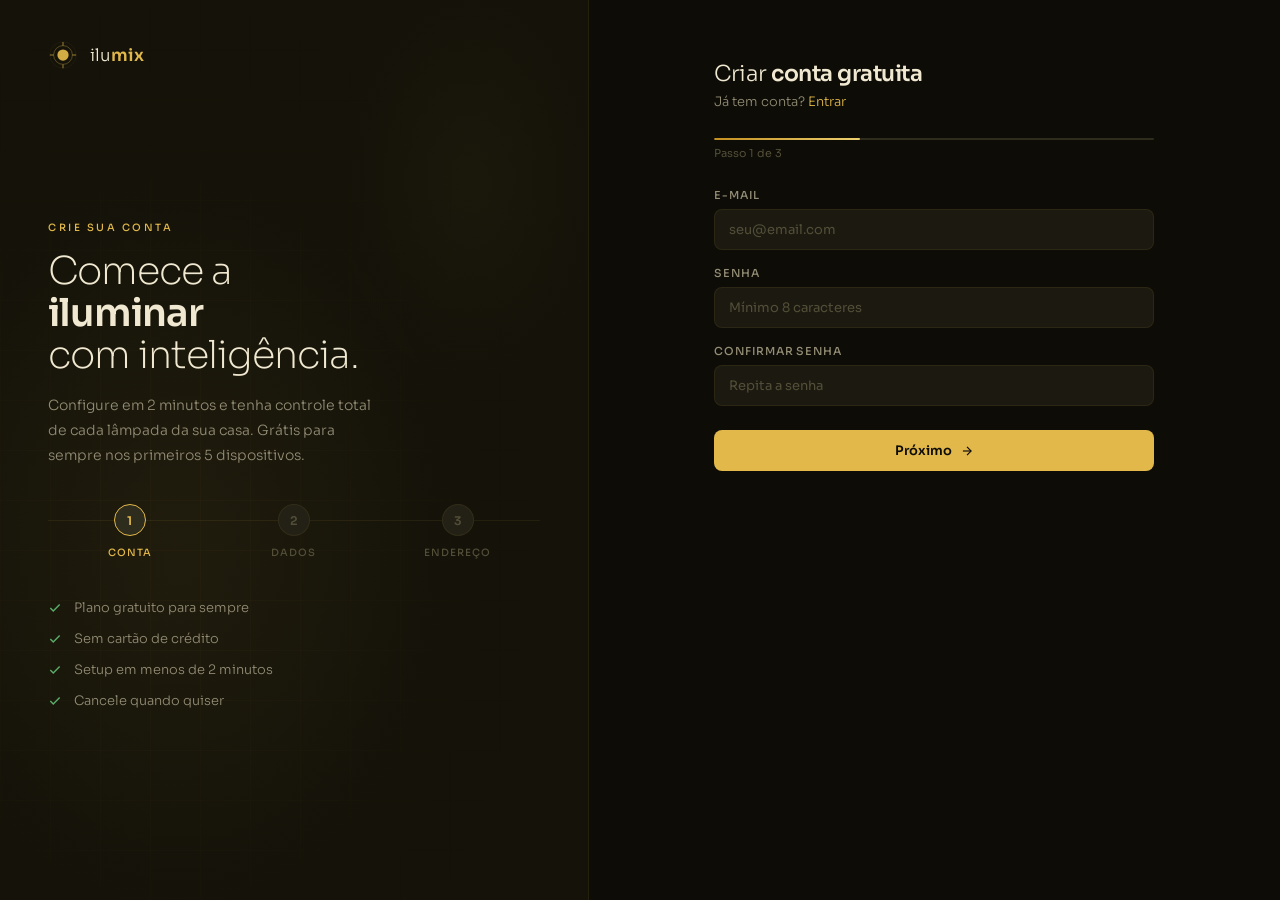
==== cadastro.html @ d5870853 "Add files via upload" ====
<!DOCTYPE html>
<html lang="pt-BR">
<head>
  <meta charset="UTF-8">
  <meta name="viewport" content="width=device-width, initial-scale=1.0">
  <meta name="theme-color" content="#0D0C07">
  <title>Criar Conta — ilumix</title>
  <link rel="preconnect" href="https://fonts.googleapis.com">
  <link rel="preconnect" href="https://fonts.gstatic.com" crossorigin>
  <link href="https://fonts.googleapis.com/css2?family=Sora:wght@200;300;400;500;600&display=swap" rel="stylesheet">
  <style>
    :root {
      --amber:      #E2B84A;
      --amber-warm: #D4A832;
      --amber-deep: #C49020;
      --amber-soft: #EDD070;
      --amber-dim:  rgba(226,184,74,0.10);
      --amber-glow: rgba(226,184,74,0.30);
      --linen:      #F0E8D0;
      --dark-0:     #0D0C07;
      --dark-1:     #141209;
      --dark-2:     #1C1A10;
      --dark-3:     #232115;
      --dark-4:     #2E2C1C;
      --dark-5:     #3A3822;
      --text-hi:    #F0E8D0;
      --text-mid:   #948E76;
      --text-lo:    #524E38;
      --border:     rgba(226,184,74,0.08);
      --border-h:   rgba(226,184,74,0.22);
      --border-act: rgba(226,184,74,0.40);
      --red:        #B56060;
      --green:      #5BAD6A;
      --font: 'Sora', system-ui, sans-serif;
      --ease: 0.18s ease;
    }
    *, *::before, *::after { box-sizing: border-box; margin:0; padding:0; }
    html, body { min-height:100%; }
    body { font-family:var(--font); background:var(--dark-0); color:var(--text-hi); display:flex; -webkit-font-smoothing:antialiased; overflow-x:hidden; }
    a { text-decoration:none; color:inherit; }
    ::-webkit-scrollbar { width:3px; } ::-webkit-scrollbar-thumb { background:rgba(226,184,74,0.18); border-radius:2px; }

    /* ── LEFT PANEL ── */
    .panel-left {
      width: 46%;
      background: var(--dark-1);
      border-right: 1px solid var(--border);
      display: flex; flex-direction: column;
      padding: 40px 48px;
      position: sticky; top: 0; height: 100vh;
      overflow: hidden;
    }
    .panel-bg { position:absolute; inset:0; pointer-events:none; background: radial-gradient(ellipse 70% 60% at 30% 60%, rgba(226,184,74,0.06), transparent 70%), radial-gradient(ellipse 40% 40% at 80% 20%, rgba(226,184,74,0.03), transparent 60%); }
    .panel-grid { position:absolute;inset:0;pointer-events:none;background-image:linear-gradient(rgba(226,184,74,0.025) 1px,transparent 1px),linear-gradient(90deg,rgba(226,184,74,0.025) 1px,transparent 1px);background-size:50px 50px;mask-image:radial-gradient(ellipse 80% 80% at 30% 60%,black 20%,transparent 80%); }

    .panel-logo { display:flex; align-items:center; gap:12px; position:relative; z-index:1; margin-bottom:auto; }
    .panel-logo a { display:flex; align-items:center; gap:12px; }
    .panel-logo svg { width:30px; height:30px; }
    .panel-logo-text { font-size:17px; font-weight:300; color:var(--text-hi); }
    .panel-logo-text b { font-weight:600; color:var(--amber); }

    .panel-content { flex:1; display:flex; flex-direction:column; justify-content:center; padding:40px 0; position:relative; z-index:1; }
    .panel-eyebrow { font-size:10px;font-weight:500;letter-spacing:2.5px;text-transform:uppercase;color:var(--amber);margin-bottom:16px; }
    .panel-h1 { font-size:clamp(26px,3vw,42px);font-weight:200;letter-spacing:-1px;line-height:1.1;color:var(--text-hi);margin-bottom:16px; }
    .panel-h1 b { font-weight:600; }
    .panel-body { font-size:14px;font-weight:300;color:var(--text-mid);line-height:1.8;margin-bottom:36px;max-width:340px; }

    /* Steps indicator */
    .steps { display:flex; gap:0; position:relative; }
    .steps::before { content:''; position:absolute; top:16px; left:0; right:0; height:1px; background:var(--border); z-index:0; }
    .step-item { flex:1; display:flex; flex-direction:column; align-items:center; gap:10px; position:relative; z-index:1; }
    .step-num { width:32px; height:32px; border-radius:50%; background:var(--dark-3); border:1px solid var(--border); display:flex; align-items:center;justify-content:center; font-size:12px; font-weight:600; color:var(--text-lo); transition:all 0.3s; }
    .step-num.done { background:var(--amber); border-color:var(--amber); color:var(--dark-0); }
    .step-num.active { background:var(--dark-4); border-color:var(--amber); color:var(--amber); }
    .step-label { font-size:10px; font-weight:500; letter-spacing:1px; text-transform:uppercase; color:var(--text-lo); text-align:center; transition:color 0.3s; }
    .step-label.active { color:var(--amber); }
    .step-label.done  { color:var(--text-mid); }

    .panel-benefits { margin-top:40px; display:flex; flex-direction:column; gap:14px; }
    .benefit { display:flex; align-items:center; gap:12px; font-size:13px; font-weight:300; color:var(--text-mid); }
    .benefit svg { width:14px; height:14px; color:var(--green); flex-shrink:0; }

    /* ── RIGHT PANEL ── */
    .panel-right { flex:1; display:flex; align-items:flex-start; justify-content:center; padding:40px 48px; overflow-y:auto; min-height:100vh; }
    .form-wrap { width:100%; max-width:440px; padding:20px 0; }

    .form-header { margin-bottom:28px; }
    .form-title { font-size:22px; font-weight:300; color:var(--text-hi); letter-spacing:-0.5px; margin-bottom:6px; }
    .form-title b { font-weight:600; }
    .form-sub { font-size:13px; font-weight:300; color:var(--text-mid); }
    .form-sub a { color:var(--amber); }

    /* Step panels */
    .step-panel { display:none; }
    .step-panel.is-active { display:block; animation:fadeIn 0.3s ease; }
    @keyframes fadeIn { from{opacity:0;transform:translateY(8px)} to{opacity:1;transform:translateY(0)} }

    /* Fields */
    .field { margin-bottom:16px; }
    .field label { display:block; font-size:11px; font-weight:500; letter-spacing:0.8px; color:var(--text-mid); margin-bottom:7px; text-transform:uppercase; }
    .field-row { display:grid; grid-template-columns:1fr 1fr; gap:12px; }
    .field-input-wrap { position:relative; }
    .field input, .field select {
      width:100%; background:var(--dark-2); border:1px solid var(--border);
      border-radius:8px; padding:11px 14px;
      color:var(--text-hi); font-size:13px; font-family:var(--font);
      transition:border-color var(--ease), background var(--ease);
      appearance:none;
    }
    .field input::placeholder, .field select::placeholder { color:var(--text-lo); }
    .field input:focus, .field select:focus { border-color:var(--border-act); background:var(--dark-3); outline:none; }
    .field input.is-error, .field select.is-error { border-color:var(--red); }
    .field input.is-ok { border-color:rgba(91,173,106,0.5); }
    .field input[disabled] { opacity:0.5; cursor:not-allowed; }
    .field-error { font-size:11px; color:var(--red); margin-top:4px; display:none; }
    .field-error.is-visible { display:block; }
    .field-hint  { font-size:11px; color:var(--text-lo); margin-top:4px; }

    /* CEP loading indicator */
    .field-cep-status { display:flex; align-items:center; gap:6px; font-size:11px; color:var(--text-mid); margin-top:5px; display:none; }
    .field-cep-status.is-visible { display:flex; }

    /* Address block (shown after CEP) */
    .address-block { background:var(--dark-3); border:1px solid var(--border); border-radius:8px; padding:14px; margin-top:14px; display:none; }
    .address-block.is-visible { display:block; animation:fadeIn 0.3s ease; }
    .address-block-title { font-size:10px;font-weight:500;letter-spacing:1.5px;text-transform:uppercase;color:var(--text-mid);margin-bottom:12px;display:flex;align-items:center;gap:6px; }
    .address-block-title svg { width:12px;height:12px;color:var(--green); }
    .addr-row { display:flex; align-items:center; gap:8px; margin-bottom:8px; font-size:13px; color:var(--text-mid); }
    .addr-row:last-child { margin-bottom:0; }
    .addr-key { min-width:70px; font-size:11px; font-weight:500; letter-spacing:0.5px; color:var(--text-lo); }
    .addr-val { color:var(--text-hi); font-weight:400; }

    /* Password strength */
    .pw-strength { margin-top:8px; display:none; }
    .pw-strength.is-visible { display:block; }
    .pw-strength-bar { height:3px; background:var(--dark-4); border-radius:2px; overflow:hidden; margin-bottom:5px; }
    .pw-strength-fill { height:100%; border-radius:2px; transition:width 0.3s, background 0.3s; }
    .pw-strength-label { font-size:11px; }

    /* Terms */
    .terms-check { display:flex; align-items:flex-start; gap:10px; margin-bottom:18px; cursor:pointer; }
    .terms-check input { width:16px; height:16px; accent-color:var(--amber); flex-shrink:0; margin-top:1px; cursor:pointer; }
    .terms-check span { font-size:12px; font-weight:300; color:var(--text-mid); line-height:1.6; }
    .terms-check a { color:var(--amber); }

    /* Nav buttons */
    .form-nav { display:flex; gap:12px; margin-top:24px; }
    .btn-back { flex:1; padding:12px; background:var(--dark-3); border:1px solid var(--border); border-radius:8px; font-size:13px; font-weight:500; color:var(--text-mid); cursor:pointer; font-family:var(--font); transition:all var(--ease); }
    .btn-back:hover { border-color:var(--border-h); color:var(--text-hi); }
    .btn-next { flex:2; padding:12px; background:var(--amber); border:none; border-radius:8px; font-size:13px; font-weight:600; color:var(--dark-0); cursor:pointer; font-family:var(--font); transition:all var(--ease); display:flex; align-items:center; justify-content:center; gap:8px; }
    .btn-next:hover { background:var(--amber-soft); }
    .btn-next.is-loading { opacity:0.7; cursor:not-allowed; }

    /* Progress bar */
    .progress-wrap { margin-bottom:28px; }
    .progress-bar { height:2px; background:var(--dark-4); border-radius:1px; overflow:hidden; }
    .progress-fill { height:100%; background:linear-gradient(90deg,var(--amber-deep),var(--amber-soft)); border-radius:1px; transition:width 0.4s ease; }
    .progress-label { font-size:11px; color:var(--text-lo); margin-top:6px; }

    /* Spinner */
    .spinner { width:15px;height:15px;border:2px solid rgba(13,12,7,0.3);border-top-color:var(--dark-0);border-radius:50%;animation:spin 0.7s linear infinite;flex-shrink:0; }
    @keyframes spin { to{transform:rotate(360deg)} }

    /* Success */
    .success-screen { display:none; text-align:center; padding:48px 0; }
    .success-screen.is-visible { display:block; animation:fadeIn 0.5s ease; }
    .success-orb { width:80px;height:80px;border-radius:50%;background:radial-gradient(circle at 38% 33%,var(--amber-soft),var(--amber-deep) 65%);margin:0 auto 24px;box-shadow:0 0 32px var(--amber-glow);animation:glowPulse 3s ease-in-out infinite; }
    @keyframes glowPulse { 0%,100%{box-shadow:0 0 16px var(--amber-glow)}50%{box-shadow:0 0 40px var(--amber-glow)} }

    @media(max-width:900px) {
      .panel-left { display:none; }
      .panel-right { padding:28px 20px; }
    }
    @media(max-width:480px) {
      .field-row { grid-template-columns:1fr; }
      .panel-right { padding:20px 16px; }
    }
  </style>
</head>
<body>

<!-- LEFT PANEL -->
<div class="panel-left">
  <div class="panel-bg"></div>
  <div class="panel-grid"></div>

  <div class="panel-logo">
    <a href="landing.html">
      <svg viewBox="0 0 32 32" fill="none">
        <circle cx="16" cy="16" r="6" fill="#E2B84A" opacity=".92"/>
        <circle cx="16" cy="16" r="10" stroke="#E2B84A" stroke-width="1" opacity=".35"/>
        <circle cx="16" cy="16" r="14" stroke="#E2B84A" stroke-width=".5" opacity=".12"/>
        <line x1="16" y1="2"  x2="16" y2="6"  stroke="#E2B84A" stroke-width="1.3" opacity=".55"/>
        <line x1="16" y1="26" x2="16" y2="30" stroke="#E2B84A" stroke-width="1.3" opacity=".55"/>
        <line x1="2"  y1="16" x2="6"  y2="16" stroke="#E2B84A" stroke-width="1.3" opacity=".55"/>
        <line x1="26" y1="16" x2="30" y2="16" stroke="#E2B84A" stroke-width="1.3" opacity=".55"/>
      </svg>
      <div class="panel-logo-text">ilu<b>mix</b></div>
    </a>
  </div>

  <div class="panel-content">
    <div class="panel-eyebrow">Crie sua conta</div>
    <h1 class="panel-h1">Comece a<br><b>iluminar</b><br>com inteligência.</h1>
    <p class="panel-body">Configure em 2 minutos e tenha controle total de cada lâmpada da sua casa. Grátis para sempre nos primeiros 5 dispositivos.</p>

    <div class="steps" id="steps-indicator">
      <div class="step-item">
        <div class="step-num active" id="step-num-1">1</div>
        <div class="step-label active" id="step-lbl-1">Conta</div>
      </div>
      <div class="step-item">
        <div class="step-num" id="step-num-2">2</div>
        <div class="step-label" id="step-lbl-2">Dados</div>
      </div>
      <div class="step-item">
        <div class="step-num" id="step-num-3">3</div>
        <div class="step-label" id="step-lbl-3">Endereço</div>
      </div>
    </div>

    <div class="panel-benefits">
      <div class="benefit"><svg viewBox="0 0 24 24" fill="none" stroke="currentColor" stroke-width="2.5"><polyline points="20 6 9 17 4 12"/></svg> Plano gratuito para sempre</div>
      <div class="benefit"><svg viewBox="0 0 24 24" fill="none" stroke="currentColor" stroke-width="2.5"><polyline points="20 6 9 17 4 12"/></svg> Sem cartão de crédito</div>
      <div class="benefit"><svg viewBox="0 0 24 24" fill="none" stroke="currentColor" stroke-width="2.5"><polyline points="20 6 9 17 4 12"/></svg> Setup em menos de 2 minutos</div>
      <div class="benefit"><svg viewBox="0 0 24 24" fill="none" stroke="currentColor" stroke-width="2.5"><polyline points="20 6 9 17 4 12"/></svg> Cancele quando quiser</div>
    </div>
  </div>
</div>

<!-- RIGHT PANEL -->
<div class="panel-right">
  <div class="form-wrap">

    <!-- SUCCESS SCREEN -->
    <div class="success-screen" id="success-screen">
      <div class="success-orb"></div>
      <div style="font-size:24px;font-weight:300;color:var(--text-hi);margin-bottom:8px">Conta criada!</div>
      <div style="font-size:14px;color:var(--text-mid);margin-bottom:8px">Bem-vindo à ilumix.</div>
      <div style="font-size:13px;color:var(--text-lo);margin-bottom:36px">Preparando seu painel de controle...</div>
      <div style="display:flex;justify-content:center"><div class="spinner" style="width:24px;height:24px;border-color:rgba(226,184,74,0.2);border-top-color:var(--amber)"></div></div>
    </div>

    <!-- FORM -->
    <div id="form-body">
      <div class="form-header">
        <div class="form-title" id="form-title">Criar <b>conta gratuita</b></div>
        <div class="form-sub" id="form-sub">Já tem conta? <a href="login.html">Entrar</a></div>
      </div>

      <div class="progress-wrap">
        <div class="progress-bar"><div class="progress-fill" id="progress-fill" style="width:33%"></div></div>
        <div class="progress-label" id="progress-label">Passo 1 de 3</div>
      </div>

      <!-- STEP 1: Account -->
      <div class="step-panel is-active" id="step-1">
        <div class="field">
          <label>E-mail</label>
          <div class="field-input-wrap">
            <input type="email" id="f-email" placeholder="seu@email.com" autocomplete="email">
          </div>
          <div class="field-error" id="err-email">Informe um e-mail válido</div>
        </div>

        <div class="field">
          <label>Senha</label>
          <div class="field-input-wrap">
            <input type="password" id="f-password" placeholder="Mínimo 8 caracteres" autocomplete="new-password">
          </div>
          <div class="pw-strength" id="pw-strength">
            <div class="pw-strength-bar"><div class="pw-strength-fill" id="pw-fill"></div></div>
            <div class="pw-strength-label" id="pw-label"></div>
          </div>
          <div class="field-error" id="err-pw">Senha deve ter ao menos 8 caracteres</div>
        </div>

        <div class="field">
          <label>Confirmar Senha</label>
          <input type="password" id="f-password2" placeholder="Repita a senha" autocomplete="new-password">
          <div class="field-error" id="err-pw2">As senhas não coincidem</div>
        </div>

        <div class="form-nav">
          <button class="btn-next" id="btn-step1">Próximo <svg width="14" height="14" viewBox="0 0 24 24" fill="none" stroke="currentColor" stroke-width="2"><line x1="5" y1="12" x2="19" y2="12"/><polyline points="12 5 19 12 12 19"/></svg></button>
        </div>
      </div>

      <!-- STEP 2: Personal data -->
      <div class="step-panel" id="step-2">
        <div class="field-row">
          <div class="field">
            <label>Nome</label>
            <input type="text" id="f-nome" placeholder="Primeiro nome" autocomplete="given-name">
            <div class="field-error" id="err-nome">Informe seu nome</div>
          </div>
          <div class="field">
            <label>Sobrenome</label>
            <input type="text" id="f-sobrenome" placeholder="Sobrenome" autocomplete="family-name">
            <div class="field-error" id="err-sobrenome">Informe o sobrenome</div>
          </div>
        </div>

        <div class="field">
          <label>Data de Nascimento</label>
          <input type="date" id="f-nascimento" autocomplete="bday">
          <div class="field-error" id="err-nasc">Informe sua data de nascimento</div>
          <div class="field-hint">Você deve ter ao menos 18 anos</div>
        </div>

        <div class="field">
          <label>Telefone (opcional)</label>
          <input type="tel" id="f-telefone" placeholder="(11) 99999-9999" autocomplete="tel">
        </div>

        <div class="form-nav">
          <button class="btn-back" onclick="goStep(1)">Voltar</button>
          <button class="btn-next" id="btn-step2">Próximo <svg width="14" height="14" viewBox="0 0 24 24" fill="none" stroke="currentColor" stroke-width="2"><line x1="5" y1="12" x2="19" y2="12"/><polyline points="12 5 19 12 12 19"/></svg></button>
        </div>
      </div>

      <!-- STEP 3: Address -->
      <div class="step-panel" id="step-3">
        <div class="field">
          <label>CEP</label>
          <div class="field-input-wrap">
            <input type="text" id="f-cep" placeholder="00000-000" maxlength="9" autocomplete="postal-code">
          </div>
          <div class="field-cep-status" id="cep-status">
            <div class="spinner" style="width:12px;height:12px;border-color:rgba(226,184,74,0.2);border-top-color:var(--amber)"></div>
            <span id="cep-status-text">Buscando endereço...</span>
          </div>
          <div class="field-error" id="err-cep">CEP inválido</div>
        </div>

        <!-- Address autofill block -->
        <div class="address-block" id="address-block">
          <div class="address-block-title">
            <svg viewBox="0 0 24 24" fill="none" stroke="currentColor" stroke-width="2.5"><polyline points="20 6 9 17 4 12"/></svg>
            Endereço encontrado
          </div>
          <div class="addr-row"><span class="addr-key">Logradouro</span><span class="addr-val" id="addr-logradouro">—</span></div>
          <div class="addr-row"><span class="addr-key">Bairro</span><span class="addr-val" id="addr-bairro">—</span></div>
          <div class="addr-row"><span class="addr-key">Cidade</span><span class="addr-val" id="addr-cidade">—</span></div>
          <div class="addr-row"><span class="addr-key">Estado</span><span class="addr-val" id="addr-estado">—</span></div>
        </div>

        <div id="address-manual" style="display:none">
          <div class="field-row" style="margin-top:14px">
            <div class="field">
              <label>Número</label>
              <input type="text" id="f-numero" placeholder="Ex: 42">
            </div>
            <div class="field">
              <label>Complemento</label>
              <input type="text" id="f-complemento" placeholder="Apto, sala...">
            </div>
          </div>
        </div>

        <div style="margin-top:18px">
          <label class="terms-check">
            <input type="checkbox" id="f-terms">
            <span>Ao criar minha conta, concordo com os <a href="#">Termos de Uso</a> e <a href="#">Política de Privacidade</a> da ilumix.</span>
          </label>
          <div class="field-error" id="err-terms">Você precisa aceitar os termos</div>
        </div>

        <div class="form-nav">
          <button class="btn-back" onclick="goStep(2)">Voltar</button>
          <button class="btn-next" id="btn-step3">
            <span id="btn-step3-text">Criar conta</span>
            <svg width="14" height="14" viewBox="0 0 24 24" fill="none" stroke="currentColor" stroke-width="2"><line x1="5" y1="12" x2="19" y2="12"/><polyline points="12 5 19 12 12 19"/></svg>
          </button>
        </div>
      </div>

    </div><!-- /form-body -->
  </div>
</div>

<script>
  let currentStep = 1;

  /* ── Step navigation ── */
  function goStep(n) {
    document.getElementById('step-' + currentStep).classList.remove('is-active');
    currentStep = n;
    document.getElementById('step-' + n).classList.add('is-active');
    updateStepUI();
    document.querySelector('.panel-right').scrollTo(0, 0);
  }

  function updateStepUI() {
    const titles = ['', 'Criar conta gratuita', 'Seus dados', 'Endereço'];
    const subs   = [
      '',
      'Já tem conta? <a href="login.html">Entrar</a>',
      'Passo 2 de 3 — Dados pessoais',
      'Passo 3 de 3 — Onde você mora?',
    ];
    document.getElementById('form-title').innerHTML = titles[currentStep].replace(/(\w+)$/, '<b>$1</b>');
    document.getElementById('form-sub').innerHTML   = subs[currentStep];
    document.getElementById('progress-fill').style.width = (currentStep / 3 * 100) + '%';
    document.getElementById('progress-label').textContent = `Passo ${currentStep} de 3`;

    // Sidebar steps
    for (let i = 1; i <= 3; i++) {
      const num = document.getElementById('step-num-' + i);
      const lbl = document.getElementById('step-lbl-' + i);
      num.classList.remove('active','done');
      lbl.classList.remove('active','done');
      if (i < currentStep)  { num.classList.add('done');  lbl.classList.add('done');  num.innerHTML = '✓'; }
      if (i === currentStep) { num.classList.add('active'); lbl.classList.add('active'); if (num.innerHTML==='✓') num.innerHTML=String(i); }
      if (i > currentStep)  { num.innerHTML = String(i); }
    }
  }

  /* ── Validation helpers ── */
  function setErr(id, show) {
    const el = document.getElementById(id);
    if (el) el.classList.toggle('is-visible', show);
  }
  function setFieldErr(inputId, show) {
    const el = document.getElementById(inputId);
    if (el) el.classList.toggle('is-error', show);
  }

  /* ── Password strength ── */
  document.getElementById('f-password').addEventListener('input', () => {
    const val = document.getElementById('f-password').value;
    const strength = document.getElementById('pw-strength');
    const fill  = document.getElementById('pw-fill');
    const label = document.getElementById('pw-label');
    if (!val) { strength.classList.remove('is-visible'); return; }
    strength.classList.add('is-visible');
    let score = 0;
    if (val.length >= 8) score++;
    if (/[A-Z]/.test(val)) score++;
    if (/[0-9]/.test(val)) score++;
    if (/[^A-Za-z0-9]/.test(val)) score++;
    const levels = [
      { w:'25%',  c:'#B56060', t:'Muito fraca' },
      { w:'50%',  c:'#D4A832', t:'Fraca' },
      { w:'75%',  c:'#5BAD6A', t:'Boa' },
      { w:'100%', c:'#E2B84A', t:'Forte' },
    ];
    const l = levels[score - 1] || levels[0];
    fill.style.width      = l.w;
    fill.style.background = l.c;
    label.textContent     = l.t;
    label.style.color     = l.c;
  });

  /* ── Phone mask ── */
  document.getElementById('f-telefone').addEventListener('input', (e) => {
    let v = e.target.value.replace(/\D/g,'');
    if (v.length > 11) v = v.slice(0,11);
    if (v.length > 6) v = `(${v.slice(0,2)}) ${v.slice(2,7)}-${v.slice(7)}`;
    else if (v.length > 2) v = `(${v.slice(0,2)}) ${v.slice(2)}`;
    else if (v.length > 0) v = `(${v}`;
    e.target.value = v;
  });

  /* ── CEP mask + auto-fill ── */
  let cepTimer = null;
  document.getElementById('f-cep').addEventListener('input', (e) => {
    let v = e.target.value.replace(/\D/g,'');
    if (v.length > 8) v = v.slice(0,8);
    if (v.length > 5) v = v.slice(0,5) + '-' + v.slice(5);
    e.target.value = v;
    if (v.replace('-','').length === 8) {
      clearTimeout(cepTimer);
      cepTimer = setTimeout(() => fetchCEP(v.replace('-','')), 400);
    } else {
      document.getElementById('address-block').classList.remove('is-visible');
      document.getElementById('address-manual').style.display = 'none';
    }
  });

  async function fetchCEP(cep) {
    const statusEl = document.getElementById('cep-status');
    const blockEl  = document.getElementById('address-block');
    const manual   = document.getElementById('address-manual');

    statusEl.classList.add('is-visible');
    document.getElementById('cep-status-text').textContent = 'Buscando endereço...';
    blockEl.classList.remove('is-visible');
    setErr('err-cep', false);
    setFieldErr('f-cep', false);
    document.getElementById('f-cep').classList.remove('is-ok');

    try {
      const res  = await fetch(`https://viacep.com.br/ws/${cep}/json/`);
      const data = await res.json();
      statusEl.classList.remove('is-visible');

      if (data.erro) {
        setErr('err-cep', true);
        setFieldErr('f-cep', true);
        return;
      }

      document.getElementById('addr-logradouro').textContent = data.logradouro || '—';
      document.getElementById('addr-bairro').textContent     = data.bairro     || '—';
      document.getElementById('addr-cidade').textContent     = data.localidade  || '—';
      document.getElementById('addr-estado').textContent     = data.uf          || '—';
      blockEl.classList.add('is-visible');
      manual.style.display = 'block';
      document.getElementById('f-cep').classList.add('is-ok');

    } catch(err) {
      statusEl.classList.remove('is-visible');
      document.getElementById('cep-status-text').textContent = 'Erro ao buscar. Verifique o CEP.';
      statusEl.classList.add('is-visible');
      setTimeout(() => statusEl.classList.remove('is-visible'), 3000);
    }
  }

  /* ── Step 1 submit ── */
  document.getElementById('btn-step1').addEventListener('click', () => {
    let ok = true;
    const email = document.getElementById('f-email').value.trim();
    const pw    = document.getElementById('f-password').value;
    const pw2   = document.getElementById('f-password2').value;

    setErr('err-email', false); setFieldErr('f-email', false);
    setErr('err-pw', false);    setFieldErr('f-password', false);
    setErr('err-pw2', false);   setFieldErr('f-password2', false);

    if (!email || !/^[^@]+@[^@]+\.[^@]+$/.test(email)) { setErr('err-email',true); setFieldErr('f-email',true); ok=false; }
    if (pw.length < 8) { setErr('err-pw',true); setFieldErr('f-password',true); ok=false; }
    if (pw !== pw2)    { setErr('err-pw2',true); setFieldErr('f-password2',true); ok=false; }
    if (ok) goStep(2);
  });

  /* ── Step 2 submit ── */
  document.getElementById('btn-step2').addEventListener('click', () => {
    let ok = true;
    const nome   = document.getElementById('f-nome').value.trim();
    const sobre  = document.getElementById('f-sobrenome').value.trim();
    const nasc   = document.getElementById('f-nascimento').value;

    setErr('err-nome',false);    setFieldErr('f-nome',false);
    setErr('err-sobrenome',false); setFieldErr('f-sobrenome',false);
    setErr('err-nasc',false);    setFieldErr('f-nascimento',false);

    if (!nome)  { setErr('err-nome',true);     setFieldErr('f-nome',true); ok=false; }
    if (!sobre) { setErr('err-sobrenome',true); setFieldErr('f-sobrenome',true); ok=false; }
    if (!nasc)  { setErr('err-nasc',true);      setFieldErr('f-nascimento',true); ok=false; }
    else {
      const age = (Date.now() - new Date(nasc).getTime()) / (1000*60*60*24*365.25);
      if (age < 18) {
        document.getElementById('err-nasc').textContent = 'Você precisa ter ao menos 18 anos';
        setErr('err-nasc',true); setFieldErr('f-nascimento',true); ok=false;
      }
    }
    if (ok) goStep(3);
  });

  /* ── Step 3 submit ── */
  document.getElementById('btn-step3').addEventListener('click', async () => {
    let ok = true;
    const cep   = document.getElementById('f-cep').value.replace('-','');
    const terms = document.getElementById('f-terms').checked;

    setErr('err-cep',false);   setFieldErr('f-cep',false);
    setErr('err-terms',false);

    if (cep.length !== 8) { setErr('err-cep',true); setFieldErr('f-cep',true); ok=false; }
    if (!terms) { setErr('err-terms',true); ok=false; }
    if (!ok) return;

    const btn = document.getElementById('btn-step3');
    btn.classList.add('is-loading');
    document.getElementById('btn-step3-text').textContent = 'Criando conta...';
    btn.querySelector('svg').style.display = 'none';

    // Insert spinner
    const sp = document.createElement('div');
    sp.className = 'spinner';
    btn.insertBefore(sp, btn.firstChild);

    // Simulate API
    await new Promise(r => setTimeout(r, 2000));

    document.getElementById('form-body').style.display = 'none';
    document.getElementById('success-screen').classList.add('is-visible');

    setTimeout(() => { window.location.href = 'index.html'; }, 2500);
  });
</script>
</body>
</html>
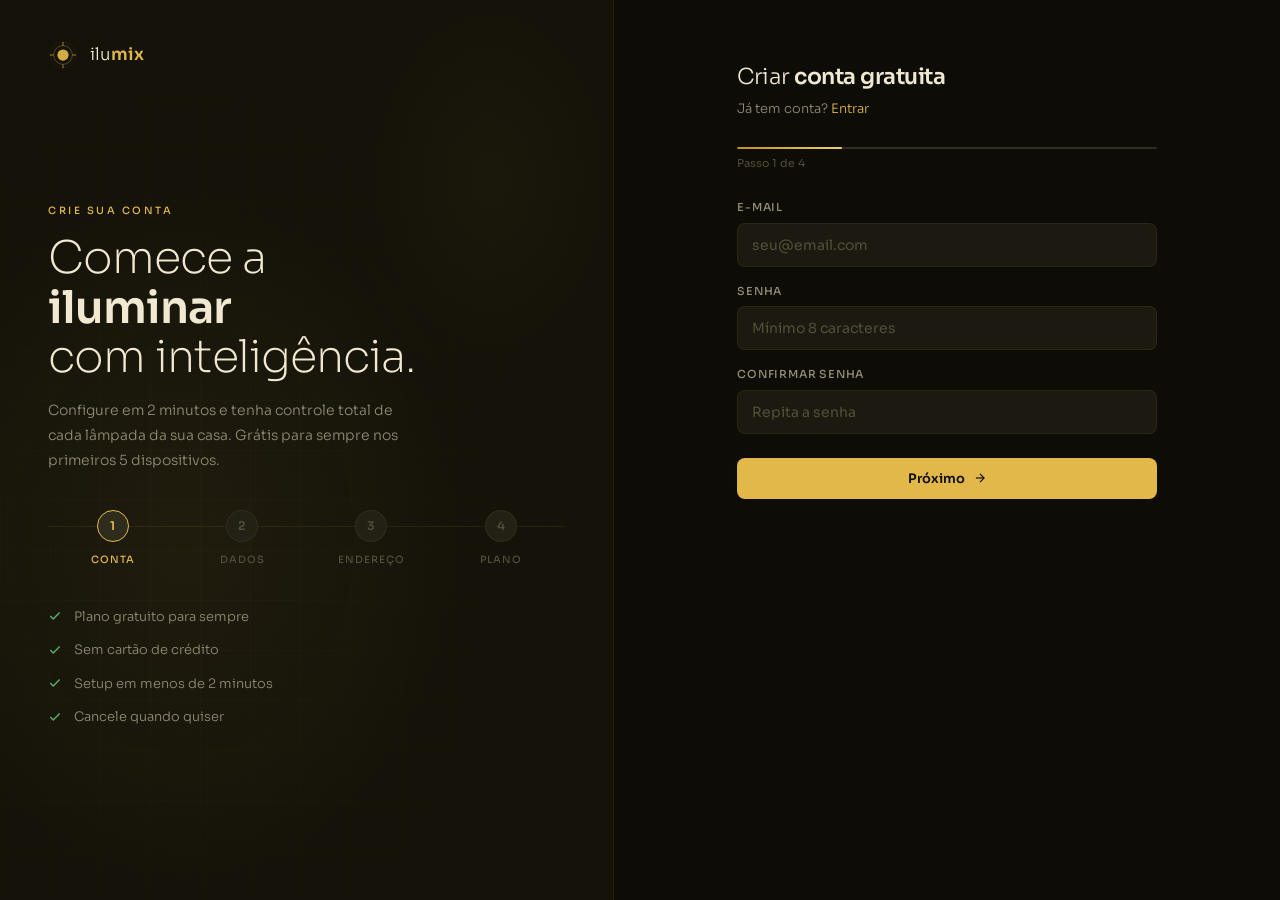
==== commit 52238525: "feat: sincroniza frontend com API v4, adiciona planos, criadores e modais - api.js (v4): corrige rot" ====
--- a/cadastro.html
+++ b/cadastro.html
@@ -8,178 +8,13 @@
   <link rel="preconnect" href="https://fonts.googleapis.com">
   <link rel="preconnect" href="https://fonts.gstatic.com" crossorigin>
   <link href="https://fonts.googleapis.com/css2?family=Sora:wght@200;300;400;500;600&display=swap" rel="stylesheet">
-  <style>
-    :root {
-      --amber:      #E2B84A;
-      --amber-warm: #D4A832;
-      --amber-deep: #C49020;
-      --amber-soft: #EDD070;
-      --amber-dim:  rgba(226,184,74,0.10);
-      --amber-glow: rgba(226,184,74,0.30);
-      --linen:      #F0E8D0;
-      --dark-0:     #0D0C07;
-      --dark-1:     #141209;
-      --dark-2:     #1C1A10;
-      --dark-3:     #232115;
-      --dark-4:     #2E2C1C;
-      --dark-5:     #3A3822;
-      --text-hi:    #F0E8D0;
-      --text-mid:   #948E76;
-      --text-lo:    #524E38;
-      --border:     rgba(226,184,74,0.08);
-      --border-h:   rgba(226,184,74,0.22);
-      --border-act: rgba(226,184,74,0.40);
-      --red:        #B56060;
-      --green:      #5BAD6A;
-      --font: 'Sora', system-ui, sans-serif;
-      --ease: 0.18s ease;
-    }
-    *, *::before, *::after { box-sizing: border-box; margin:0; padding:0; }
-    html, body { min-height:100%; }
-    body { font-family:var(--font); background:var(--dark-0); color:var(--text-hi); display:flex; -webkit-font-smoothing:antialiased; overflow-x:hidden; }
-    a { text-decoration:none; color:inherit; }
-    ::-webkit-scrollbar { width:3px; } ::-webkit-scrollbar-thumb { background:rgba(226,184,74,0.18); border-radius:2px; }
-
-    /* ── LEFT PANEL ── */
-    .panel-left {
-      width: 46%;
-      background: var(--dark-1);
-      border-right: 1px solid var(--border);
-      display: flex; flex-direction: column;
-      padding: 40px 48px;
-      position: sticky; top: 0; height: 100vh;
-      overflow: hidden;
-    }
-    .panel-bg { position:absolute; inset:0; pointer-events:none; background: radial-gradient(ellipse 70% 60% at 30% 60%, rgba(226,184,74,0.06), transparent 70%), radial-gradient(ellipse 40% 40% at 80% 20%, rgba(226,184,74,0.03), transparent 60%); }
-    .panel-grid { position:absolute;inset:0;pointer-events:none;background-image:linear-gradient(rgba(226,184,74,0.025) 1px,transparent 1px),linear-gradient(90deg,rgba(226,184,74,0.025) 1px,transparent 1px);background-size:50px 50px;mask-image:radial-gradient(ellipse 80% 80% at 30% 60%,black 20%,transparent 80%); }
-
-    .panel-logo { display:flex; align-items:center; gap:12px; position:relative; z-index:1; margin-bottom:auto; }
-    .panel-logo a { display:flex; align-items:center; gap:12px; }
-    .panel-logo svg { width:30px; height:30px; }
-    .panel-logo-text { font-size:17px; font-weight:300; color:var(--text-hi); }
-    .panel-logo-text b { font-weight:600; color:var(--amber); }
-
-    .panel-content { flex:1; display:flex; flex-direction:column; justify-content:center; padding:40px 0; position:relative; z-index:1; }
-    .panel-eyebrow { font-size:10px;font-weight:500;letter-spacing:2.5px;text-transform:uppercase;color:var(--amber);margin-bottom:16px; }
-    .panel-h1 { font-size:clamp(26px,3vw,42px);font-weight:200;letter-spacing:-1px;line-height:1.1;color:var(--text-hi);margin-bottom:16px; }
-    .panel-h1 b { font-weight:600; }
-    .panel-body { font-size:14px;font-weight:300;color:var(--text-mid);line-height:1.8;margin-bottom:36px;max-width:340px; }
-
-    /* Steps indicator */
-    .steps { display:flex; gap:0; position:relative; }
-    .steps::before { content:''; position:absolute; top:16px; left:0; right:0; height:1px; background:var(--border); z-index:0; }
-    .step-item { flex:1; display:flex; flex-direction:column; align-items:center; gap:10px; position:relative; z-index:1; }
-    .step-num { width:32px; height:32px; border-radius:50%; background:var(--dark-3); border:1px solid var(--border); display:flex; align-items:center;justify-content:center; font-size:12px; font-weight:600; color:var(--text-lo); transition:all 0.3s; }
-    .step-num.done { background:var(--amber); border-color:var(--amber); color:var(--dark-0); }
-    .step-num.active { background:var(--dark-4); border-color:var(--amber); color:var(--amber); }
-    .step-label { font-size:10px; font-weight:500; letter-spacing:1px; text-transform:uppercase; color:var(--text-lo); text-align:center; transition:color 0.3s; }
-    .step-label.active { color:var(--amber); }
-    .step-label.done  { color:var(--text-mid); }
-
-    .panel-benefits { margin-top:40px; display:flex; flex-direction:column; gap:14px; }
-    .benefit { display:flex; align-items:center; gap:12px; font-size:13px; font-weight:300; color:var(--text-mid); }
-    .benefit svg { width:14px; height:14px; color:var(--green); flex-shrink:0; }
-
-    /* ── RIGHT PANEL ── */
-    .panel-right { flex:1; display:flex; align-items:flex-start; justify-content:center; padding:40px 48px; overflow-y:auto; min-height:100vh; }
-    .form-wrap { width:100%; max-width:440px; padding:20px 0; }
-
-    .form-header { margin-bottom:28px; }
-    .form-title { font-size:22px; font-weight:300; color:var(--text-hi); letter-spacing:-0.5px; margin-bottom:6px; }
-    .form-title b { font-weight:600; }
-    .form-sub { font-size:13px; font-weight:300; color:var(--text-mid); }
-    .form-sub a { color:var(--amber); }
-
-    /* Step panels */
-    .step-panel { display:none; }
-    .step-panel.is-active { display:block; animation:fadeIn 0.3s ease; }
-    @keyframes fadeIn { from{opacity:0;transform:translateY(8px)} to{opacity:1;transform:translateY(0)} }
-
-    /* Fields */
-    .field { margin-bottom:16px; }
-    .field label { display:block; font-size:11px; font-weight:500; letter-spacing:0.8px; color:var(--text-mid); margin-bottom:7px; text-transform:uppercase; }
-    .field-row { display:grid; grid-template-columns:1fr 1fr; gap:12px; }
-    .field-input-wrap { position:relative; }
-    .field input, .field select {
-      width:100%; background:var(--dark-2); border:1px solid var(--border);
-      border-radius:8px; padding:11px 14px;
-      color:var(--text-hi); font-size:13px; font-family:var(--font);
-      transition:border-color var(--ease), background var(--ease);
-      appearance:none;
-    }
-    .field input::placeholder, .field select::placeholder { color:var(--text-lo); }
-    .field input:focus, .field select:focus { border-color:var(--border-act); background:var(--dark-3); outline:none; }
-    .field input.is-error, .field select.is-error { border-color:var(--red); }
-    .field input.is-ok { border-color:rgba(91,173,106,0.5); }
-    .field input[disabled] { opacity:0.5; cursor:not-allowed; }
-    .field-error { font-size:11px; color:var(--red); margin-top:4px; display:none; }
-    .field-error.is-visible { display:block; }
-    .field-hint  { font-size:11px; color:var(--text-lo); margin-top:4px; }
-
-    /* CEP loading indicator */
-    .field-cep-status { display:flex; align-items:center; gap:6px; font-size:11px; color:var(--text-mid); margin-top:5px; display:none; }
-    .field-cep-status.is-visible { display:flex; }
-
-    /* Address block (shown after CEP) */
-    .address-block { background:var(--dark-3); border:1px solid var(--border); border-radius:8px; padding:14px; margin-top:14px; display:none; }
-    .address-block.is-visible { display:block; animation:fadeIn 0.3s ease; }
-    .address-block-title { font-size:10px;font-weight:500;letter-spacing:1.5px;text-transform:uppercase;color:var(--text-mid);margin-bottom:12px;display:flex;align-items:center;gap:6px; }
-    .address-block-title svg { width:12px;height:12px;color:var(--green); }
-    .addr-row { display:flex; align-items:center; gap:8px; margin-bottom:8px; font-size:13px; color:var(--text-mid); }
-    .addr-row:last-child { margin-bottom:0; }
-    .addr-key { min-width:70px; font-size:11px; font-weight:500; letter-spacing:0.5px; color:var(--text-lo); }
-    .addr-val { color:var(--text-hi); font-weight:400; }
-
-    /* Password strength */
-    .pw-strength { margin-top:8px; display:none; }
-    .pw-strength.is-visible { display:block; }
-    .pw-strength-bar { height:3px; background:var(--dark-4); border-radius:2px; overflow:hidden; margin-bottom:5px; }
-    .pw-strength-fill { height:100%; border-radius:2px; transition:width 0.3s, background 0.3s; }
-    .pw-strength-label { font-size:11px; }
-
-    /* Terms */
-    .terms-check { display:flex; align-items:flex-start; gap:10px; margin-bottom:18px; cursor:pointer; }
-    .terms-check input { width:16px; height:16px; accent-color:var(--amber); flex-shrink:0; margin-top:1px; cursor:pointer; }
-    .terms-check span { font-size:12px; font-weight:300; color:var(--text-mid); line-height:1.6; }
-    .terms-check a { color:var(--amber); }
-
-    /* Nav buttons */
-    .form-nav { display:flex; gap:12px; margin-top:24px; }
-    .btn-back { flex:1; padding:12px; background:var(--dark-3); border:1px solid var(--border); border-radius:8px; font-size:13px; font-weight:500; color:var(--text-mid); cursor:pointer; font-family:var(--font); transition:all var(--ease); }
-    .btn-back:hover { border-color:var(--border-h); color:var(--text-hi); }
-    .btn-next { flex:2; padding:12px; background:var(--amber); border:none; border-radius:8px; font-size:13px; font-weight:600; color:var(--dark-0); cursor:pointer; font-family:var(--font); transition:all var(--ease); display:flex; align-items:center; justify-content:center; gap:8px; }
-    .btn-next:hover { background:var(--amber-soft); }
-    .btn-next.is-loading { opacity:0.7; cursor:not-allowed; }
-
-    /* Progress bar */
-    .progress-wrap { margin-bottom:28px; }
-    .progress-bar { height:2px; background:var(--dark-4); border-radius:1px; overflow:hidden; }
-    .progress-fill { height:100%; background:linear-gradient(90deg,var(--amber-deep),var(--amber-soft)); border-radius:1px; transition:width 0.4s ease; }
-    .progress-label { font-size:11px; color:var(--text-lo); margin-top:6px; }
-
-    /* Spinner */
-    .spinner { width:15px;height:15px;border:2px solid rgba(13,12,7,0.3);border-top-color:var(--dark-0);border-radius:50%;animation:spin 0.7s linear infinite;flex-shrink:0; }
-    @keyframes spin { to{transform:rotate(360deg)} }
-
-    /* Success */
-    .success-screen { display:none; text-align:center; padding:48px 0; }
-    .success-screen.is-visible { display:block; animation:fadeIn 0.5s ease; }
-    .success-orb { width:80px;height:80px;border-radius:50%;background:radial-gradient(circle at 38% 33%,var(--amber-soft),var(--amber-deep) 65%);margin:0 auto 24px;box-shadow:0 0 32px var(--amber-glow);animation:glowPulse 3s ease-in-out infinite; }
-    @keyframes glowPulse { 0%,100%{box-shadow:0 0 16px var(--amber-glow)}50%{box-shadow:0 0 40px var(--amber-glow)} }
-
-    @media(max-width:900px) {
-      .panel-left { display:none; }
-      .panel-right { padding:28px 20px; }
-    }
-    @media(max-width:480px) {
-      .field-row { grid-template-columns:1fr; }
-      .panel-right { padding:20px 16px; }
-    }
-  </style>
+  <link rel="stylesheet" href="css/variables.css">
+  <link rel="stylesheet" href="css/base.css">
+  <link rel="stylesheet" href="css/auth.css">
 </head>
 <body>
 
-<!-- LEFT PANEL -->
+<!-- PAINEL ESQUERDO — decorativo -->
 <div class="panel-left">
   <div class="panel-bg"></div>
   <div class="panel-grid"></div>
@@ -217,6 +52,10 @@
         <div class="step-num" id="step-num-3">3</div>
         <div class="step-label" id="step-lbl-3">Endereço</div>
       </div>
+      <div class="step-item">
+        <div class="step-num" id="step-num-4">4</div>
+        <div class="step-label" id="step-lbl-4">Plano</div>
+      </div>
     </div>
 
     <div class="panel-benefits">
@@ -228,20 +67,20 @@
   </div>
 </div>
 
-<!-- RIGHT PANEL -->
+<!-- PAINEL DIREITO — formulário -->
 <div class="panel-right">
   <div class="form-wrap">
 
-    <!-- SUCCESS SCREEN -->
+    <!-- Tela de sucesso (oculta por padrão) -->
     <div class="success-screen" id="success-screen">
       <div class="success-orb"></div>
-      <div style="font-size:24px;font-weight:300;color:var(--text-hi);margin-bottom:8px">Conta criada!</div>
-      <div style="font-size:14px;color:var(--text-mid);margin-bottom:8px">Bem-vindo à ilumix.</div>
-      <div style="font-size:13px;color:var(--text-lo);margin-bottom:36px">Preparando seu painel de controle...</div>
-      <div style="display:flex;justify-content:center"><div class="spinner" style="width:24px;height:24px;border-color:rgba(226,184,74,0.2);border-top-color:var(--amber)"></div></div>
-    </div>
-
-    <!-- FORM -->
+      <div class="success-screen__title">Conta criada!</div>
+      <div class="success-screen__sub">Bem-vindo à ilumix.</div>
+      <div class="success-screen__hint">Preparando seu painel de controle...</div>
+      <div class="flex-center"><div class="spinner spinner--lg spinner--amber"></div></div>
+    </div>
+
+    <!-- Formulário em 3 passos -->
     <div id="form-body">
       <div class="form-header">
         <div class="form-title" id="form-title">Criar <b>conta gratuita</b></div>
@@ -249,11 +88,13 @@
       </div>
 
       <div class="progress-wrap">
-        <div class="progress-bar"><div class="progress-fill" id="progress-fill" style="width:33%"></div></div>
-        <div class="progress-label" id="progress-label">Passo 1 de 3</div>
-      </div>
-
-      <!-- STEP 1: Account -->
+        <div class="progress-bar">
+          <div class="progress-fill" id="progress-fill" style="width:25%"></div>
+        </div>
+        <div class="progress-label" id="progress-label">Passo 1 de 4</div>
+      </div>
+
+      <!-- PASSO 1: Credenciais -->
       <div class="step-panel is-active" id="step-1">
         <div class="field">
           <label>E-mail</label>
@@ -282,11 +123,14 @@
         </div>
 
         <div class="form-nav">
-          <button class="btn-next" id="btn-step1">Próximo <svg width="14" height="14" viewBox="0 0 24 24" fill="none" stroke="currentColor" stroke-width="2"><line x1="5" y1="12" x2="19" y2="12"/><polyline points="12 5 19 12 12 19"/></svg></button>
-        </div>
-      </div>
-
-      <!-- STEP 2: Personal data -->
+          <button class="btn-next" id="btn-step1">
+            Próximo
+            <svg width="14" height="14" viewBox="0 0 24 24" fill="none" stroke="currentColor" stroke-width="2"><line x1="5" y1="12" x2="19" y2="12"/><polyline points="12 5 19 12 12 19"/></svg>
+          </button>
+        </div>
+      </div>
+
+      <!-- PASSO 2: Dados pessoais -->
       <div class="step-panel" id="step-2">
         <div class="field-row">
           <div class="field">
@@ -314,12 +158,15 @@
         </div>
 
         <div class="form-nav">
-          <button class="btn-back" onclick="goStep(1)">Voltar</button>
-          <button class="btn-next" id="btn-step2">Próximo <svg width="14" height="14" viewBox="0 0 24 24" fill="none" stroke="currentColor" stroke-width="2"><line x1="5" y1="12" x2="19" y2="12"/><polyline points="12 5 19 12 12 19"/></svg></button>
-        </div>
-      </div>
-
-      <!-- STEP 3: Address -->
+          <button class="btn-back" id="btn-back-2">Voltar</button>
+          <button class="btn-next" id="btn-step2">
+            Próximo
+            <svg width="14" height="14" viewBox="0 0 24 24" fill="none" stroke="currentColor" stroke-width="2"><line x1="5" y1="12" x2="19" y2="12"/><polyline points="12 5 19 12 12 19"/></svg>
+          </button>
+        </div>
+      </div>
+
+      <!-- PASSO 3: Endereço -->
       <div class="step-panel" id="step-3">
         <div class="field">
           <label>CEP</label>
@@ -327,13 +174,13 @@
             <input type="text" id="f-cep" placeholder="00000-000" maxlength="9" autocomplete="postal-code">
           </div>
           <div class="field-cep-status" id="cep-status">
-            <div class="spinner" style="width:12px;height:12px;border-color:rgba(226,184,74,0.2);border-top-color:var(--amber)"></div>
+            <div class="spinner spinner--sm spinner--amber"></div>
             <span id="cep-status-text">Buscando endereço...</span>
           </div>
           <div class="field-error" id="err-cep">CEP inválido</div>
         </div>
 
-        <!-- Address autofill block -->
+        <!-- Bloco de endereço preenchido automaticamente -->
         <div class="address-block" id="address-block">
           <div class="address-block-title">
             <svg viewBox="0 0 24 24" fill="none" stroke="currentColor" stroke-width="2.5"><polyline points="20 6 9 17 4 12"/></svg>
@@ -345,8 +192,9 @@
           <div class="addr-row"><span class="addr-key">Estado</span><span class="addr-val" id="addr-estado">—</span></div>
         </div>
 
-        <div id="address-manual" style="display:none">
-          <div class="field-row" style="margin-top:14px">
+        <!-- Número e complemento (visíveis após CEP válido) -->
+        <div id="address-manual" class="address-manual">
+          <div class="field-row">
             <div class="field">
               <label>Número</label>
               <input type="text" id="f-numero" placeholder="Ex: 42">
@@ -358,237 +206,123 @@
           </div>
         </div>
 
-        <div style="margin-top:18px">
-          <label class="terms-check">
-            <input type="checkbox" id="f-terms">
-            <span>Ao criar minha conta, concordo com os <a href="#">Termos de Uso</a> e <a href="#">Política de Privacidade</a> da ilumix.</span>
-          </label>
-          <div class="field-error" id="err-terms">Você precisa aceitar os termos</div>
-        </div>
+        <!-- Aceite dos termos -->
+        <label class="terms-check">
+          <input type="checkbox" id="f-terms">
+          <span>Ao criar minha conta, concordo com os <a href="#" id="cad-link-terms">Termos de Uso</a> e <a href="#" id="cad-link-privacy">Política de Privacidade</a> da ilumix.</span>
+        </label>
+        <div class="field-error" id="err-terms">Você precisa aceitar os termos</div>
 
         <div class="form-nav">
-          <button class="btn-back" onclick="goStep(2)">Voltar</button>
+          <button class="btn-back" id="btn-back-3">Voltar</button>
           <button class="btn-next" id="btn-step3">
-            <span id="btn-step3-text">Criar conta</span>
+            <span id="btn-step3-text">Próximo</span>
             <svg width="14" height="14" viewBox="0 0 24 24" fill="none" stroke="currentColor" stroke-width="2"><line x1="5" y1="12" x2="19" y2="12"/><polyline points="12 5 19 12 12 19"/></svg>
           </button>
         </div>
       </div>
 
+      <!-- PASSO 4: Plano -->
+      <div class="step-panel" id="step-4">
+        <p class="field-hint">Escolha o plano ideal para você. Você pode mudar a qualquer momento.</p>
+
+        <div class="plan-cards" id="reg-plan-cards">
+          <div class="plan-card is-selected" data-plan="starter">
+            <div class="plan-card__name">Starter</div>
+            <div class="plan-card__price">R$ 0<span class="plan-card__period">/mês</span></div>
+            <div class="plan-card__badge">Grátis para sempre</div>
+          </div>
+          <div class="plan-card" data-plan="casa">
+            <div class="plan-card__name">Casa</div>
+            <div class="plan-card__price">R$ 29<span class="plan-card__period">/mês</span></div>
+            <div class="plan-card__badge">Mais popular</div>
+          </div>
+          <div class="plan-card" data-plan="empresarial">
+            <div class="plan-card__name">Empresarial</div>
+            <div class="plan-card__price">R$ 99<span class="plan-card__period">/mês</span></div>
+            <div class="plan-card__badge">Sem limites</div>
+          </div>
+        </div>
+
+        <div class="cc-form" id="reg-cc-form">
+          <div class="cc-form__header">
+            <div class="cc-form__title">Dados de pagamento</div>
+            <div class="cc-brands">
+              <span class="cc-brand">VISA</span>
+              <span class="cc-brand">MASTER</span>
+              <span class="cc-brand">ELO</span>
+            </div>
+          </div>
+          <div class="field">
+            <label>Número do cartão</label>
+            <input type="text" id="cc-number" placeholder="0000 0000 0000 0000" maxlength="19" autocomplete="cc-number">
+          </div>
+          <div class="cc-row">
+            <div class="field">
+              <label>Validade</label>
+              <input type="text" id="cc-expiry" placeholder="MM/AA" maxlength="5" autocomplete="cc-exp">
+            </div>
+            <div class="field">
+              <label>CVV</label>
+              <input type="text" id="cc-cvv" placeholder="000" maxlength="4" autocomplete="cc-csc">
+            </div>
+          </div>
+          <div class="field">
+            <label>Nome no cartão</label>
+            <input type="text" id="cc-name" placeholder="Como aparece no cartão" autocomplete="cc-name">
+          </div>
+          <div class="cc-notice">Seus dados de cartão não são armazenados ou processados por esta demonstração.</div>
+        </div>
+
+        <div class="form-nav">
+          <button class="btn-back" id="btn-back-4">Voltar</button>
+          <button class="btn-next" id="btn-step4">
+            <span id="btn-step4-text">Criar conta</span>
+            <svg width="14" height="14" viewBox="0 0 24 24" fill="none" stroke="currentColor" stroke-width="2"><line x1="5" y1="12" x2="19" y2="12"/><polyline points="12 5 19 12 12 19"/></svg>
+          </button>
+        </div>
+      </div>
+
     </div><!-- /form-body -->
   </div>
 </div>
 
-<script>
-  let currentStep = 1;
-
-  /* ── Step navigation ── */
-  function goStep(n) {
-    document.getElementById('step-' + currentStep).classList.remove('is-active');
-    currentStep = n;
-    document.getElementById('step-' + n).classList.add('is-active');
-    updateStepUI();
-    document.querySelector('.panel-right').scrollTo(0, 0);
-  }
-
-  function updateStepUI() {
-    const titles = ['', 'Criar conta gratuita', 'Seus dados', 'Endereço'];
-    const subs   = [
-      '',
-      'Já tem conta? <a href="login.html">Entrar</a>',
-      'Passo 2 de 3 — Dados pessoais',
-      'Passo 3 de 3 — Onde você mora?',
-    ];
-    document.getElementById('form-title').innerHTML = titles[currentStep].replace(/(\w+)$/, '<b>$1</b>');
-    document.getElementById('form-sub').innerHTML   = subs[currentStep];
-    document.getElementById('progress-fill').style.width = (currentStep / 3 * 100) + '%';
-    document.getElementById('progress-label').textContent = `Passo ${currentStep} de 3`;
-
-    // Sidebar steps
-    for (let i = 1; i <= 3; i++) {
-      const num = document.getElementById('step-num-' + i);
-      const lbl = document.getElementById('step-lbl-' + i);
-      num.classList.remove('active','done');
-      lbl.classList.remove('active','done');
-      if (i < currentStep)  { num.classList.add('done');  lbl.classList.add('done');  num.innerHTML = '✓'; }
-      if (i === currentStep) { num.classList.add('active'); lbl.classList.add('active'); if (num.innerHTML==='✓') num.innerHTML=String(i); }
-      if (i > currentStep)  { num.innerHTML = String(i); }
-    }
-  }
-
-  /* ── Validation helpers ── */
-  function setErr(id, show) {
-    const el = document.getElementById(id);
-    if (el) el.classList.toggle('is-visible', show);
-  }
-  function setFieldErr(inputId, show) {
-    const el = document.getElementById(inputId);
-    if (el) el.classList.toggle('is-error', show);
-  }
-
-  /* ── Password strength ── */
-  document.getElementById('f-password').addEventListener('input', () => {
-    const val = document.getElementById('f-password').value;
-    const strength = document.getElementById('pw-strength');
-    const fill  = document.getElementById('pw-fill');
-    const label = document.getElementById('pw-label');
-    if (!val) { strength.classList.remove('is-visible'); return; }
-    strength.classList.add('is-visible');
-    let score = 0;
-    if (val.length >= 8) score++;
-    if (/[A-Z]/.test(val)) score++;
-    if (/[0-9]/.test(val)) score++;
-    if (/[^A-Za-z0-9]/.test(val)) score++;
-    const levels = [
-      { w:'25%',  c:'#B56060', t:'Muito fraca' },
-      { w:'50%',  c:'#D4A832', t:'Fraca' },
-      { w:'75%',  c:'#5BAD6A', t:'Boa' },
-      { w:'100%', c:'#E2B84A', t:'Forte' },
-    ];
-    const l = levels[score - 1] || levels[0];
-    fill.style.width      = l.w;
-    fill.style.background = l.c;
-    label.textContent     = l.t;
-    label.style.color     = l.c;
-  });
-
-  /* ── Phone mask ── */
-  document.getElementById('f-telefone').addEventListener('input', (e) => {
-    let v = e.target.value.replace(/\D/g,'');
-    if (v.length > 11) v = v.slice(0,11);
-    if (v.length > 6) v = `(${v.slice(0,2)}) ${v.slice(2,7)}-${v.slice(7)}`;
-    else if (v.length > 2) v = `(${v.slice(0,2)}) ${v.slice(2)}`;
-    else if (v.length > 0) v = `(${v}`;
-    e.target.value = v;
-  });
-
-  /* ── CEP mask + auto-fill ── */
-  let cepTimer = null;
-  document.getElementById('f-cep').addEventListener('input', (e) => {
-    let v = e.target.value.replace(/\D/g,'');
-    if (v.length > 8) v = v.slice(0,8);
-    if (v.length > 5) v = v.slice(0,5) + '-' + v.slice(5);
-    e.target.value = v;
-    if (v.replace('-','').length === 8) {
-      clearTimeout(cepTimer);
-      cepTimer = setTimeout(() => fetchCEP(v.replace('-','')), 400);
-    } else {
-      document.getElementById('address-block').classList.remove('is-visible');
-      document.getElementById('address-manual').style.display = 'none';
-    }
-  });
-
-  async function fetchCEP(cep) {
-    const statusEl = document.getElementById('cep-status');
-    const blockEl  = document.getElementById('address-block');
-    const manual   = document.getElementById('address-manual');
-
-    statusEl.classList.add('is-visible');
-    document.getElementById('cep-status-text').textContent = 'Buscando endereço...';
-    blockEl.classList.remove('is-visible');
-    setErr('err-cep', false);
-    setFieldErr('f-cep', false);
-    document.getElementById('f-cep').classList.remove('is-ok');
-
-    try {
-      const res  = await fetch(`https://viacep.com.br/ws/${cep}/json/`);
-      const data = await res.json();
-      statusEl.classList.remove('is-visible');
-
-      if (data.erro) {
-        setErr('err-cep', true);
-        setFieldErr('f-cep', true);
-        return;
-      }
-
-      document.getElementById('addr-logradouro').textContent = data.logradouro || '—';
-      document.getElementById('addr-bairro').textContent     = data.bairro     || '—';
-      document.getElementById('addr-cidade').textContent     = data.localidade  || '—';
-      document.getElementById('addr-estado').textContent     = data.uf          || '—';
-      blockEl.classList.add('is-visible');
-      manual.style.display = 'block';
-      document.getElementById('f-cep').classList.add('is-ok');
-
-    } catch(err) {
-      statusEl.classList.remove('is-visible');
-      document.getElementById('cep-status-text').textContent = 'Erro ao buscar. Verifique o CEP.';
-      statusEl.classList.add('is-visible');
-      setTimeout(() => statusEl.classList.remove('is-visible'), 3000);
-    }
-  }
-
-  /* ── Step 1 submit ── */
-  document.getElementById('btn-step1').addEventListener('click', () => {
-    let ok = true;
-    const email = document.getElementById('f-email').value.trim();
-    const pw    = document.getElementById('f-password').value;
-    const pw2   = document.getElementById('f-password2').value;
-
-    setErr('err-email', false); setFieldErr('f-email', false);
-    setErr('err-pw', false);    setFieldErr('f-password', false);
-    setErr('err-pw2', false);   setFieldErr('f-password2', false);
-
-    if (!email || !/^[^@]+@[^@]+\.[^@]+$/.test(email)) { setErr('err-email',true); setFieldErr('f-email',true); ok=false; }
-    if (pw.length < 8) { setErr('err-pw',true); setFieldErr('f-password',true); ok=false; }
-    if (pw !== pw2)    { setErr('err-pw2',true); setFieldErr('f-password2',true); ok=false; }
-    if (ok) goStep(2);
-  });
-
-  /* ── Step 2 submit ── */
-  document.getElementById('btn-step2').addEventListener('click', () => {
-    let ok = true;
-    const nome   = document.getElementById('f-nome').value.trim();
-    const sobre  = document.getElementById('f-sobrenome').value.trim();
-    const nasc   = document.getElementById('f-nascimento').value;
-
-    setErr('err-nome',false);    setFieldErr('f-nome',false);
-    setErr('err-sobrenome',false); setFieldErr('f-sobrenome',false);
-    setErr('err-nasc',false);    setFieldErr('f-nascimento',false);
-
-    if (!nome)  { setErr('err-nome',true);     setFieldErr('f-nome',true); ok=false; }
-    if (!sobre) { setErr('err-sobrenome',true); setFieldErr('f-sobrenome',true); ok=false; }
-    if (!nasc)  { setErr('err-nasc',true);      setFieldErr('f-nascimento',true); ok=false; }
-    else {
-      const age = (Date.now() - new Date(nasc).getTime()) / (1000*60*60*24*365.25);
-      if (age < 18) {
-        document.getElementById('err-nasc').textContent = 'Você precisa ter ao menos 18 anos';
-        setErr('err-nasc',true); setFieldErr('f-nascimento',true); ok=false;
-      }
-    }
-    if (ok) goStep(3);
-  });
-
-  /* ── Step 3 submit ── */
-  document.getElementById('btn-step3').addEventListener('click', async () => {
-    let ok = true;
-    const cep   = document.getElementById('f-cep').value.replace('-','');
-    const terms = document.getElementById('f-terms').checked;
-
-    setErr('err-cep',false);   setFieldErr('f-cep',false);
-    setErr('err-terms',false);
-
-    if (cep.length !== 8) { setErr('err-cep',true); setFieldErr('f-cep',true); ok=false; }
-    if (!terms) { setErr('err-terms',true); ok=false; }
-    if (!ok) return;
-
-    const btn = document.getElementById('btn-step3');
-    btn.classList.add('is-loading');
-    document.getElementById('btn-step3-text').textContent = 'Criando conta...';
-    btn.querySelector('svg').style.display = 'none';
-
-    // Insert spinner
-    const sp = document.createElement('div');
-    sp.className = 'spinner';
-    btn.insertBefore(sp, btn.firstChild);
-
-    // Simulate API
-    await new Promise(r => setTimeout(r, 2000));
-
-    document.getElementById('form-body').style.display = 'none';
-    document.getElementById('success-screen').classList.add('is-visible');
-
-    setTimeout(() => { window.location.href = 'index.html'; }, 2500);
-  });
-</script>
+<!-- MODAL — Termos de Uso -->
+<div class="auth-modal" id="cad-modal-terms">
+  <div class="auth-modal__box">
+    <button class="auth-modal__close" data-close="cad-modal-terms">&#x2715;</button>
+    <div class="auth-modal__title">Termos de Uso</div>
+    <div class="auth-modal__body">
+      <p>Ao utilizar a plataforma <strong>Ilumix</strong>, você concorda com os seguintes termos:</p>
+      <p><strong>1. Uso permitido</strong><br>O serviço destina-se exclusivamente ao controle de dispositivos de iluminação cadastrados pelo próprio usuário. É proibido o uso para fins ilícitos ou que causem danos a terceiros.</p>
+      <p><strong>2. Conta e segurança</strong><br>Você é responsável por manter a confidencialidade de suas credenciais. Notifique-nos imediatamente em caso de acesso não autorizado.</p>
+      <p><strong>3. Dados dos dispositivos</strong><br>Os dados de uso e consumo coletados pelos dispositivos são armazenados em nossos servidores e utilizados exclusivamente para exibição no painel do usuário.</p>
+      <p><strong>4. Disponibilidade</strong><br>O serviço é fornecido "como está". Não garantimos disponibilidade ininterrupta e nos reservamos o direito de realizar manutenções programadas.</p>
+      <p><strong>5. Alterações</strong><br>Estes termos podem ser atualizados a qualquer momento. O uso continuado da plataforma implica aceitação das novas condições.</p>
+      <button class="auth-modal__btn" data-close="cad-modal-terms">Entendido</button>
+    </div>
+  </div>
+</div>
+
+<!-- MODAL — Privacidade -->
+<div class="auth-modal" id="cad-modal-privacy">
+  <div class="auth-modal__box">
+    <button class="auth-modal__close" data-close="cad-modal-privacy">&#x2715;</button>
+    <div class="auth-modal__title">Política de Privacidade</div>
+    <div class="auth-modal__body">
+      <p>A <strong>Ilumix</strong> valoriza a privacidade dos seus usuários. Esta política descreve como coletamos e utilizamos seus dados.</p>
+      <p><strong>1. Dados coletados</strong><br>Coletamos nome, e-mail, endereço e dados de uso dos dispositivos cadastrados na plataforma.</p>
+      <p><strong>2. Uso dos dados</strong><br>Seus dados são utilizados exclusivamente para: autenticação na plataforma, exibição de relatórios de consumo e comunicação sobre o serviço.</p>
+      <p><strong>3. Compartilhamento</strong><br>Não vendemos nem compartilhamos seus dados pessoais com terceiros, exceto quando exigido por lei.</p>
+      <p><strong>4. Armazenamento</strong><br>Os dados são armazenados em servidores seguros com criptografia em repouso e em trânsito (HTTPS/TLS).</p>
+      <p><strong>5. Seus direitos</strong><br>Você pode solicitar a exclusão da sua conta e todos os dados associados a qualquer momento, diretamente nas configurações da conta.</p>
+      <p><strong>6. Contato</strong><br>Dúvidas sobre privacidade? Entre em contato: <em>privacidade@ilumix.com.br</em></p>
+      <button class="auth-modal__btn" data-close="cad-modal-privacy">Entendido</button>
+    </div>
+  </div>
+</div>
+
+<script src="js/api.js"></script>
+<script src="js/cadastro.js"></script>
 </body>
 </html>
--- a/css/variables.css
+++ b/css/variables.css
@@ -0,0 +1,56 @@
+:root {
+  --amber:       #E2B84A;
+  --amber-warm:  #D4A832;
+  --amber-deep:  #C49020;
+  --amber-soft:  #EDD070;
+  --amber-dim:   rgba(226,184,74,0.12);
+  --amber-glow:  rgba(226,184,74,0.35);
+
+  --linen:       #F0E8D0;
+  --linen-dim:   rgba(240,232,208,0.55);
+
+  --dark-0:  #0D0C07;
+  --dark-1:  #141209;
+  --dark-2:  #1C1A10;
+  --dark-3:  #232115;
+  --dark-4:  #2E2C1C;
+  --dark-5:  #3A3822;
+
+  --text-hi:    #F0E8D0;
+  --text-mid:   #948E76;
+  --text-lo:    #524E38;
+
+  --green:     #5BAD6A;
+  --green-dim: rgba(91,173,106,0.14);
+  --red:       #B56060;
+  --red-dim:   rgba(181,96,96,0.14);
+  --blue:      #5B9FD4;
+  --purple:    #8B72D4;
+
+  --border:        rgba(226,184,74,0.08);
+  --border-hover:  rgba(226,184,74,0.20);
+  --border-active: rgba(226,184,74,0.38);
+
+  --r-sm:   6px;
+  --r-md:   10px;
+  --r-lg:   14px;
+  --r-xl:   18px;
+  --r-full: 999px;
+
+  --sp-1:  4px;
+  --sp-2:  8px;
+  --sp-3:  12px;
+  --sp-4:  16px;
+  --sp-5:  20px;
+  --sp-6:  24px;
+  --sp-8:  32px;
+  --sp-10: 40px;
+
+  --font: 'Sora', system-ui, sans-serif;
+
+  --sidebar-w: 220px;
+  --topnav-h:  56px;
+
+  --ease: 0.18s ease;
+  --ease-slow: 0.38s ease;
+}
--- a/css/base.css
+++ b/css/base.css
@@ -0,0 +1,61 @@
+*, *::before, *::after { box-sizing: border-box; margin: 0; padding: 0; }
+
+html { font-size: 16px; -webkit-text-size-adjust: 100%; height: 100%; }
+
+body {
+  font-family: var(--font);
+  font-size: 14px;
+  font-weight: 400;
+  line-height: 1.5;
+  background: var(--dark-0);
+  color: var(--text-hi);
+  min-height: 100%;
+  overflow-x: hidden;
+  -webkit-font-smoothing: antialiased;
+}
+
+a { text-decoration: none; color: inherit; }
+button { font-family: var(--font); cursor: pointer; border: none; background: none; }
+input, select, textarea { font-family: var(--font); outline: none; }
+ul, ol { list-style: none; }
+img, svg { display: block; max-width: 100%; }
+
+/* ── Scrollbar ── */
+::-webkit-scrollbar { width: 3px; height: 3px; }
+::-webkit-scrollbar-track { background: transparent; }
+::-webkit-scrollbar-thumb { background: rgba(226,184,74,0.15); border-radius: 2px; }
+
+/* ── Utility ── */
+.sr-only { position: absolute; width: 1px; height: 1px; overflow: hidden; clip: rect(0,0,0,0); }
+
+/* ── Animations ── */
+@keyframes fadeUp {
+  from { opacity: 0; transform: translateY(10px); }
+  to   { opacity: 1; transform: translateY(0); }
+}
+@keyframes pulseRing {
+  0%,100% { opacity: 0.2; transform: scale(1); }
+  50%      { opacity: 0.55; transform: scale(1.05); }
+}
+@keyframes glowPulse {
+  0%,100% { box-shadow: 0 0 12px var(--amber-glow); }
+  50%      { box-shadow: 0 0 32px var(--amber-glow), 0 0 64px rgba(226,184,74,0.12); }
+}
+@keyframes partyPulse {
+  0%,100% { box-shadow: 0 0 8px #FF008066; }
+  50%      { box-shadow: 0 0 22px #9B59FF88; }
+}
+@keyframes recPulse {
+  0%,100% { box-shadow: 0 0 0 0 rgba(255,60,60,0.35); }
+  50%      { box-shadow: 0 0 0 7px rgba(255,60,60,0); }
+}
+@keyframes blink {
+  0%,100% { opacity: 1; } 50% { opacity: 0; }
+}
+@keyframes toastIn {
+  from { opacity: 0; transform: translateX(-50%) translateY(12px); }
+  to   { opacity: 1; transform: translateX(-50%) translateY(0); }
+}
+@keyframes spin {
+  to { transform: rotate(360deg); }
+}
--- a/css/auth.css
+++ b/css/auth.css
@@ -0,0 +1,1129 @@
+/* ============================================================
+   ILUMIX — Estilos das páginas de autenticação
+   Usado por: login.html e cadastro.html
+   ============================================================ */
+
+/* Layout base das páginas de autenticação */
+body {
+  display: flex;
+  min-height: 100vh;
+}
+
+a {
+  text-decoration: none;
+  color: inherit;
+}
+
+/* ── PAINEL ESQUERDO ─────────────────────────────────────── */
+.panel-left {
+  width: 48%;
+  background: var(--dark-1);
+  border-right: 1px solid var(--border);
+  display: flex;
+  flex-direction: column;
+  padding: 40px 48px;
+  position: sticky;
+  top: 0;
+  height: 100vh;
+  overflow: hidden;
+}
+
+/* Gradiente de fundo decorativo */
+.panel-bg {
+  position: absolute;
+  inset: 0;
+  pointer-events: none;
+  background:
+    radial-gradient(ellipse 70% 60% at 30% 60%, rgba(226,184,74,0.06) 0%, transparent 70%),
+    radial-gradient(ellipse 40% 40% at 80% 20%, rgba(226,184,74,0.03) 0%, transparent 60%);
+}
+
+/* Grade sutil de linhas decorativas */
+.panel-grid {
+  position: absolute;
+  inset: 0;
+  pointer-events: none;
+  background-image:
+    linear-gradient(rgba(226,184,74,0.025) 1px, transparent 1px),
+    linear-gradient(90deg, rgba(226,184,74,0.025) 1px, transparent 1px);
+  background-size: 50px 50px;
+  mask-image: radial-gradient(ellipse 80% 80% at 30% 60%, black 20%, transparent 80%);
+}
+
+/* Orbe decorativo (login) */
+.panel-orb {
+  position: absolute;
+  bottom: -80px;
+  right: -80px;
+  width: 320px;
+  height: 320px;
+  border-radius: 50%;
+  background: radial-gradient(circle at 38% 33%, rgba(226,184,74,0.1), rgba(196,144,32,0.03) 60%, transparent 100%);
+  pointer-events: none;
+}
+
+/* Logo no topo do painel esquerdo */
+.panel-logo {
+  display: flex;
+  align-items: center;
+  gap: 12px;
+  position: relative;
+  z-index: 1;
+  margin-bottom: auto;
+}
+
+.panel-logo a {
+  display: flex;
+  align-items: center;
+  gap: 12px;
+}
+
+.panel-logo svg {
+  width: 30px;
+  height: 30px;
+}
+
+.panel-logo-text {
+  font-size: 17px;
+  font-weight: 300;
+  color: var(--text-hi);
+}
+
+.panel-logo-text b {
+  font-weight: 600;
+  color: var(--amber);
+}
+
+/* Conteúdo centralizado verticalmente */
+.panel-content {
+  flex: 1;
+  display: flex;
+  flex-direction: column;
+  justify-content: center;
+  padding: 40px 0;
+  position: relative;
+  z-index: 1;
+}
+
+.panel-eyebrow {
+  font-size: 10px;
+  font-weight: 500;
+  letter-spacing: 2.5px;
+  text-transform: uppercase;
+  color: var(--amber);
+  margin-bottom: 16px;
+}
+
+.panel-h1 {
+  font-size: clamp(26px, 3.5vw, 48px);
+  font-weight: 200;
+  letter-spacing: -1px;
+  line-height: 1.1;
+  color: var(--text-hi);
+  margin-bottom: 16px;
+}
+
+.panel-h1 b {
+  font-weight: 600;
+}
+
+.panel-body {
+  font-size: 14px;
+  font-weight: 300;
+  color: var(--text-mid);
+  line-height: 1.8;
+  max-width: 360px;
+  margin-bottom: 36px;
+}
+
+/* Lista de funcionalidades (login) */
+.features-list {
+  display: flex;
+  flex-direction: column;
+  gap: 16px;
+}
+
+.feat-item {
+  display: flex;
+  align-items: flex-start;
+  gap: 14px;
+}
+
+.feat-item-icon {
+  width: 36px;
+  height: 36px;
+  background: var(--amber-dim);
+  border-radius: 9px;
+  display: flex;
+  align-items: center;
+  justify-content: center;
+  flex-shrink: 0;
+  color: var(--amber);
+}
+
+.feat-item-icon svg {
+  width: 16px;
+  height: 16px;
+}
+
+.feat-item-title {
+  font-size: 13px;
+  font-weight: 500;
+  color: var(--text-hi);
+  margin-bottom: 2px;
+}
+
+.feat-item-body {
+  font-size: 12px;
+  font-weight: 300;
+  color: var(--text-mid);
+}
+
+/* Indicador de passos (cadastro) */
+.steps {
+  display: flex;
+  gap: 0;
+  position: relative;
+}
+
+.steps::before {
+  content: '';
+  position: absolute;
+  top: 16px;
+  left: 0;
+  right: 0;
+  height: 1px;
+  background: var(--border);
+  z-index: 0;
+}
+
+.step-item {
+  flex: 1;
+  display: flex;
+  flex-direction: column;
+  align-items: center;
+  gap: 10px;
+  position: relative;
+  z-index: 1;
+}
+
+.step-num {
+  width: 32px;
+  height: 32px;
+  border-radius: 50%;
+  background: var(--dark-3);
+  border: 1px solid var(--border);
+  display: flex;
+  align-items: center;
+  justify-content: center;
+  font-size: 12px;
+  font-weight: 600;
+  color: var(--text-lo);
+  transition: all 0.3s;
+}
+
+.step-num.done   { background: var(--amber); border-color: var(--amber); color: var(--dark-0); }
+.step-num.active { background: var(--dark-4); border-color: var(--amber); color: var(--amber); }
+
+.step-label {
+  font-size: 10px;
+  font-weight: 500;
+  letter-spacing: 1px;
+  text-transform: uppercase;
+  color: var(--text-lo);
+  text-align: center;
+  transition: color 0.3s;
+}
+
+.step-label.active { color: var(--amber); }
+.step-label.done   { color: var(--text-mid); }
+
+/* Benefícios (cadastro) */
+.panel-benefits {
+  margin-top: 40px;
+  display: flex;
+  flex-direction: column;
+  gap: 14px;
+}
+
+.benefit {
+  display: flex;
+  align-items: center;
+  gap: 12px;
+  font-size: 13px;
+  font-weight: 300;
+  color: var(--text-mid);
+}
+
+.benefit svg {
+  width: 14px;
+  height: 14px;
+  color: var(--green);
+  flex-shrink: 0;
+}
+
+/* ── PAINEL DIREITO (formulário) ─────────────────────────── */
+.panel-right {
+  flex: 1;
+  display: flex;
+  align-items: flex-start;
+  justify-content: center;
+  padding: 40px 48px;
+  overflow-y: auto;
+  min-height: 100vh;
+}
+
+.form-wrap {
+  width: 100%;
+  max-width: 420px;
+  padding: 20px 0;
+}
+
+.form-header {
+  margin-bottom: 28px;
+}
+
+.form-title {
+  font-size: 22px;
+  font-weight: 300;
+  color: var(--text-hi);
+  letter-spacing: -0.5px;
+  margin-bottom: 6px;
+}
+
+.form-title b {
+  font-weight: 600;
+}
+
+.form-sub {
+  font-size: 13px;
+  font-weight: 300;
+  color: var(--text-mid);
+}
+
+.form-sub a {
+  color: var(--amber);
+}
+
+/* Barra de progresso (cadastro) */
+.progress-wrap {
+  margin-bottom: 28px;
+}
+
+.progress-bar {
+  height: 2px;
+  background: var(--dark-4);
+  border-radius: 1px;
+  overflow: hidden;
+}
+
+.progress-fill {
+  height: 100%;
+  background: linear-gradient(90deg, var(--amber-deep), var(--amber-soft));
+  border-radius: 1px;
+  transition: width 0.4s ease;
+}
+
+.progress-label {
+  font-size: 11px;
+  color: var(--text-lo);
+  margin-top: 6px;
+}
+
+/* Painéis de passo (cadastro) */
+.step-panel          { display: none; }
+.step-panel.is-active { display: block; animation: fadeIn 0.3s ease; }
+
+@keyframes fadeIn {
+  from { opacity: 0; transform: translateY(8px); }
+  to   { opacity: 1; transform: translateY(0); }
+}
+
+/* ── CAMPOS DE FORMULÁRIO ────────────────────────────────── */
+.field {
+  margin-bottom: 16px;
+}
+
+.field label {
+  display: block;
+  font-size: 11px;
+  font-weight: 500;
+  letter-spacing: 0.8px;
+  text-transform: uppercase;
+  color: var(--text-mid);
+  margin-bottom: 7px;
+}
+
+.field-row {
+  display: grid;
+  grid-template-columns: 1fr 1fr;
+  gap: 12px;
+}
+
+.field-input-wrap {
+  position: relative;
+}
+
+.field input,
+.field select {
+  width: 100%;
+  background: var(--dark-2);
+  border: 1px solid var(--border);
+  border-radius: 8px;
+  padding: 12px 44px 12px 14px;
+  color: var(--text-hi);
+  font-size: 14px;
+  font-family: var(--font);
+  transition: border-color var(--ease), background var(--ease);
+  appearance: none;
+}
+
+.field input::placeholder,
+.field select::placeholder {
+  color: var(--text-lo);
+}
+
+.field input:focus,
+.field select:focus {
+  border-color: var(--border-active);
+  background: var(--dark-3);
+  outline: none;
+}
+
+.field input.is-error,
+.field select.is-error {
+  border-color: var(--red);
+}
+
+.field input.is-ok {
+  border-color: rgba(91, 173, 106, 0.5);
+}
+
+.field input[disabled] {
+  opacity: 0.5;
+  cursor: not-allowed;
+}
+
+/* Ícone dentro do campo */
+.field-icon {
+  position: absolute;
+  right: 14px;
+  top: 50%;
+  transform: translateY(-50%);
+  color: var(--text-lo);
+  pointer-events: none;
+}
+
+.field-icon svg {
+  width: 16px;
+  height: 16px;
+}
+
+/* Botão de mostrar/ocultar senha */
+.field-eye {
+  pointer-events: all;
+  cursor: pointer;
+  transition: color var(--ease);
+}
+
+.field-eye:hover {
+  color: var(--text-mid);
+}
+
+/* Mensagem de erro abaixo do campo */
+.field-error {
+  font-size: 11px;
+  color: var(--red);
+  margin-top: 5px;
+  display: none;
+}
+
+.field-error.is-visible {
+  display: block;
+}
+
+.field-hint {
+  font-size: 11px;
+  color: var(--text-lo);
+  margin-top: 4px;
+}
+
+/* Status de busca de CEP */
+.field-cep-status {
+  display: none;
+  align-items: center;
+  gap: 6px;
+  font-size: 11px;
+  color: var(--text-mid);
+  margin-top: 5px;
+}
+
+.field-cep-status.is-visible {
+  display: flex;
+}
+
+/* Bloco de endereço preenchido automaticamente */
+.address-block {
+  background: var(--dark-3);
+  border: 1px solid var(--border);
+  border-radius: 8px;
+  padding: 14px;
+  margin-top: 14px;
+  display: none;
+}
+
+.address-block.is-visible {
+  display: block;
+  animation: fadeIn 0.3s ease;
+}
+
+.address-block-title {
+  font-size: 10px;
+  font-weight: 500;
+  letter-spacing: 1.5px;
+  text-transform: uppercase;
+  color: var(--text-mid);
+  margin-bottom: 12px;
+  display: flex;
+  align-items: center;
+  gap: 6px;
+}
+
+.address-block-title svg {
+  width: 12px;
+  height: 12px;
+  color: var(--green);
+}
+
+.addr-row {
+  display: flex;
+  align-items: center;
+  gap: 8px;
+  margin-bottom: 8px;
+  font-size: 13px;
+  color: var(--text-mid);
+}
+
+.addr-row:last-child {
+  margin-bottom: 0;
+}
+
+.addr-key {
+  min-width: 70px;
+  font-size: 11px;
+  font-weight: 500;
+  letter-spacing: 0.5px;
+  color: var(--text-lo);
+}
+
+.addr-val {
+  color: var(--text-hi);
+  font-weight: 400;
+}
+
+/* Manual address fields toggle */
+.address-manual {
+  display: none;
+  margin-top: 14px;
+}
+
+.address-manual.is-visible {
+  display: block;
+}
+
+/* Indicador de força da senha */
+.pw-strength {
+  display: none;
+  margin-top: 8px;
+}
+
+.pw-strength.is-visible {
+  display: block;
+}
+
+.pw-strength-bar {
+  height: 3px;
+  background: var(--dark-4);
+  border-radius: 2px;
+  overflow: hidden;
+  margin-bottom: 5px;
+}
+
+.pw-strength-fill {
+  height: 100%;
+  border-radius: 2px;
+  transition: width 0.3s, background 0.3s;
+}
+
+.pw-strength-label {
+  font-size: 11px;
+}
+
+/* Link "esqueceu a senha" */
+.forgot {
+  text-align: right;
+  margin-top: -6px;
+  margin-bottom: 18px;
+}
+
+.forgot a {
+  font-size: 12px;
+  color: var(--text-mid);
+  transition: color var(--ease);
+}
+
+.forgot a:hover {
+  color: var(--amber);
+}
+
+/* Aceite dos termos */
+.terms-check {
+  display: flex;
+  align-items: flex-start;
+  gap: 10px;
+  margin-top: 18px;
+  margin-bottom: 18px;
+  cursor: pointer;
+}
+
+.terms-check input {
+  width: 16px;
+  height: 16px;
+  accent-color: var(--amber);
+  flex-shrink: 0;
+  margin-top: 1px;
+  cursor: pointer;
+  padding: 0;
+}
+
+.terms-check span {
+  font-size: 12px;
+  font-weight: 300;
+  color: var(--text-mid);
+  line-height: 1.6;
+}
+
+.terms-check a {
+  color: var(--amber);
+}
+
+/* ── BOTÕES ──────────────────────────────────────────────── */
+.btn-submit {
+  width: 100%;
+  padding: 13px;
+  background: var(--amber);
+  border: none;
+  border-radius: 8px;
+  font-size: 14px;
+  font-weight: 600;
+  color: var(--dark-0);
+  cursor: pointer;
+  font-family: var(--font);
+  transition: all var(--ease);
+  display: flex;
+  align-items: center;
+  justify-content: center;
+  gap: 8px;
+  margin-bottom: 20px;
+}
+
+.btn-submit:hover {
+  background: var(--amber-soft);
+  transform: translateY(-1px);
+  box-shadow: 0 6px 24px rgba(226, 184, 74, 0.2);
+}
+
+.btn-submit:active {
+  transform: translateY(0);
+}
+
+.btn-submit.is-loading {
+  opacity: 0.7;
+  cursor: not-allowed;
+}
+
+/* Navegação entre passos */
+.form-nav {
+  display: flex;
+  gap: 12px;
+  margin-top: 24px;
+}
+
+.btn-back {
+  flex: 1;
+  padding: 12px;
+  background: var(--dark-3);
+  border: 1px solid var(--border);
+  border-radius: 8px;
+  font-size: 13px;
+  font-weight: 500;
+  color: var(--text-mid);
+  cursor: pointer;
+  font-family: var(--font);
+  transition: all var(--ease);
+}
+
+.btn-back:hover {
+  border-color: var(--border-hover);
+  color: var(--text-hi);
+}
+
+.btn-next {
+  flex: 2;
+  padding: 12px;
+  background: var(--amber);
+  border: none;
+  border-radius: 8px;
+  font-size: 13px;
+  font-weight: 600;
+  color: var(--dark-0);
+  cursor: pointer;
+  font-family: var(--font);
+  transition: all var(--ease);
+  display: flex;
+  align-items: center;
+  justify-content: center;
+  gap: 8px;
+}
+
+.btn-next:hover {
+  background: var(--amber-soft);
+}
+
+.btn-next.is-loading {
+  opacity: 0.7;
+  cursor: not-allowed;
+}
+
+/* Separador "ou continue com" */
+.divider-text {
+  display: flex;
+  align-items: center;
+  gap: 12px;
+  margin-bottom: 20px;
+}
+
+.divider-text::before,
+.divider-text::after {
+  content: '';
+  flex: 1;
+  height: 1px;
+  background: var(--border);
+}
+
+.divider-text span {
+  font-size: 11px;
+  color: var(--text-lo);
+  white-space: nowrap;
+}
+
+.btn-social {
+  width: 100%;
+  padding: 11px;
+  background: var(--dark-2);
+  border: 1px solid var(--border);
+  border-radius: 8px;
+  font-size: 13px;
+  font-weight: 400;
+  color: var(--text-mid);
+  cursor: pointer;
+  font-family: var(--font);
+  transition: all var(--ease);
+  display: flex;
+  align-items: center;
+  justify-content: center;
+  gap: 10px;
+  margin-bottom: 10px;
+}
+
+.btn-social:hover {
+  border-color: var(--border-hover);
+  color: var(--text-hi);
+}
+
+/* Rodapé do formulário */
+.form-footer {
+  text-align: center;
+  font-size: 13px;
+  color: var(--text-mid);
+  margin-top: 24px;
+}
+
+.form-footer a {
+  color: var(--amber);
+  font-weight: 500;
+}
+
+/* ── ESTADOS DE SUCESSO ──────────────────────────────────── */
+.success-msg {
+  display: none;
+  text-align: center;
+  padding: 32px 0;
+}
+
+.success-msg.is-visible {
+  display: block;
+}
+
+.success-icon {
+  width: 64px;
+  height: 64px;
+  border-radius: 50%;
+  background: var(--amber-dim);
+  display: flex;
+  align-items: center;
+  justify-content: center;
+  margin: 0 auto 20px;
+  color: var(--amber);
+}
+
+.success-icon svg {
+  width: 28px;
+  height: 28px;
+}
+
+.success-msg__title {
+  font-size: 22px;
+  font-weight: 300;
+  color: var(--text-hi);
+  margin-bottom: 8px;
+}
+
+.success-msg__sub {
+  font-size: 14px;
+  color: var(--text-mid);
+  margin-bottom: 32px;
+}
+
+.success-screen {
+  display: none;
+  text-align: center;
+  padding: 48px 0;
+}
+
+.success-screen.is-visible {
+  display: block;
+  animation: fadeIn 0.5s ease;
+}
+
+.success-orb {
+  width: 80px;
+  height: 80px;
+  border-radius: 50%;
+  background: radial-gradient(circle at 38% 33%, var(--amber-soft), var(--amber-deep) 65%);
+  margin: 0 auto 24px;
+  box-shadow: 0 0 32px var(--amber-glow);
+  animation: glowPulse 3s ease-in-out infinite;
+}
+
+.success-screen__title {
+  font-size: 24px;
+  font-weight: 300;
+  color: var(--text-hi);
+  margin-bottom: 8px;
+}
+
+.success-screen__sub {
+  font-size: 14px;
+  color: var(--text-mid);
+  margin-bottom: 8px;
+}
+
+.success-screen__hint {
+  font-size: 13px;
+  color: var(--text-lo);
+  margin-bottom: 36px;
+}
+
+/* Caixa de erro da API */
+.api-error {
+  color: var(--red);
+  font-size: 13px;
+  margin-bottom: 12px;
+  padding: 10px 14px;
+  background: var(--red-dim);
+  border-radius: 8px;
+  border: 1px solid rgba(181, 96, 96, 0.2);
+}
+
+/* ── UTILITÁRIOS ─────────────────────────────────────────── */
+.is-hidden  { display: none !important; }
+.flex-center { display: flex; justify-content: center; align-items: center; }
+
+/* Variantes do spinner */
+.spinner {
+  border-radius: 50%;
+  border-style: solid;
+  animation: spin 0.7s linear infinite;
+  flex-shrink: 0;
+}
+
+.spinner--sm    { width: 12px; height: 12px; border-width: 2px; }
+.spinner--md    { width: 16px; height: 16px; border-width: 2px; }
+.spinner--lg    { width: 24px; height: 24px; border-width: 2px; }
+.spinner--amber { border-color: rgba(226,184,74,0.2); border-top-color: var(--amber); }
+.spinner--dark  { border-color: rgba(13,12,7,0.3);   border-top-color: var(--dark-0); }
+
+/* ── MODAL (termos, esqueceu senha — páginas de auth) ────── */
+.auth-modal {
+  display: none;
+  position: fixed;
+  inset: 0;
+  z-index: 200;
+  background: rgba(13,12,7,0.88);
+  align-items: center;
+  justify-content: center;
+  padding: 24px;
+}
+
+.auth-modal.is-open { display: flex; animation: fadeIn 0.2s ease; }
+
+.auth-modal__box {
+  background: var(--dark-2);
+  border: 1px solid var(--border-hover);
+  border-radius: 16px;
+  padding: 32px;
+  width: 100%;
+  max-width: 520px;
+  max-height: 80vh;
+  overflow-y: auto;
+  position: relative;
+}
+
+.auth-modal__title {
+  font-size: 18px;
+  font-weight: 600;
+  color: var(--text-hi);
+  margin-bottom: 20px;
+  padding-right: 28px;
+}
+
+.auth-modal__close {
+  position: absolute;
+  top: 20px;
+  right: 20px;
+  background: none;
+  border: none;
+  color: var(--text-lo);
+  cursor: pointer;
+  font-size: 22px;
+  line-height: 1;
+  padding: 0;
+  transition: color var(--ease);
+}
+
+.auth-modal__close:hover { color: var(--text-hi); }
+
+.auth-modal__body {
+  font-size: 13px;
+  font-weight: 300;
+  color: var(--text-mid);
+  line-height: 1.8;
+}
+
+.auth-modal__body h3 {
+  font-size: 13px;
+  font-weight: 600;
+  color: var(--text-hi);
+  margin: 20px 0 8px;
+}
+
+.auth-modal__body p {
+  margin-bottom: 12px;
+}
+
+.auth-modal__btn {
+  width: 100%;
+  margin-top: 24px;
+  padding: 12px;
+  background: var(--amber);
+  border: none;
+  border-radius: 8px;
+  font-size: 14px;
+  font-weight: 600;
+  color: var(--dark-0);
+  cursor: pointer;
+  font-family: var(--font);
+  transition: background var(--ease);
+}
+
+.auth-modal__btn:hover { background: var(--amber-soft); }
+
+/* Aviso "funcionalidade em breve" */
+.auth-modal__info {
+  background: var(--dark-3);
+  border: 1px solid var(--border);
+  border-radius: 10px;
+  padding: 20px;
+  text-align: center;
+}
+
+.auth-modal__info-icon {
+  font-size: 32px;
+  margin-bottom: 12px;
+}
+
+.auth-modal__info-title {
+  font-size: 15px;
+  font-weight: 600;
+  color: var(--text-hi);
+  margin-bottom: 8px;
+}
+
+.auth-modal__info-text {
+  font-size: 13px;
+  color: var(--text-mid);
+  line-height: 1.7;
+}
+
+/* ── SELEÇÃO DE PLANO (passo 4 do cadastro) ──────────────── */
+.plan-cards {
+  display: grid;
+  grid-template-columns: repeat(3, 1fr);
+  gap: 10px;
+  margin-bottom: 20px;
+}
+
+.plan-card {
+  background: var(--dark-2);
+  border: 2px solid var(--border);
+  border-radius: 12px;
+  padding: 18px 12px;
+  cursor: pointer;
+  transition: all 0.2s;
+  text-align: center;
+  position: relative;
+}
+
+.plan-card:hover { border-color: var(--border-hover); }
+
+.plan-card.is-selected {
+  border-color: var(--amber);
+  background: var(--dark-3);
+}
+
+.plan-card.is-selected::after {
+  content: '✓';
+  position: absolute;
+  top: -9px;
+  right: -9px;
+  width: 22px;
+  height: 22px;
+  background: var(--amber);
+  border-radius: 50%;
+  color: var(--dark-0);
+  font-size: 11px;
+  font-weight: 700;
+  display: flex;
+  align-items: center;
+  justify-content: center;
+}
+
+.plan-card__name {
+  font-size: 9px;
+  font-weight: 600;
+  letter-spacing: 1.5px;
+  text-transform: uppercase;
+  color: var(--text-mid);
+  margin-bottom: 8px;
+}
+
+.plan-card__price {
+  font-size: 22px;
+  font-weight: 200;
+  color: var(--text-hi);
+  letter-spacing: -0.5px;
+  margin-bottom: 2px;
+}
+
+.plan-card__price b { font-weight: 600; }
+
+.plan-card__period {
+  font-size: 9px;
+  color: var(--text-lo);
+  margin-bottom: 10px;
+  min-height: 12px;
+}
+
+.plan-card__badge {
+  display: inline-block;
+  background: var(--amber);
+  color: var(--dark-0);
+  font-size: 8px;
+  font-weight: 700;
+  letter-spacing: 1px;
+  text-transform: uppercase;
+  padding: 3px 8px;
+  border-radius: 999px;
+}
+
+/* ── CARTÃO DE CRÉDITO ────────────────────────────────────── */
+.cc-form {
+  display: none;
+  margin-top: 16px;
+  padding: 20px;
+  background: var(--dark-3);
+  border: 1px solid var(--border);
+  border-radius: 12px;
+  animation: fadeIn 0.3s ease;
+}
+
+.cc-form.is-visible { display: block; }
+
+.cc-form__header {
+  display: flex;
+  align-items: center;
+  justify-content: space-between;
+  margin-bottom: 16px;
+}
+
+.cc-form__title {
+  font-size: 10px;
+  font-weight: 600;
+  letter-spacing: 1.5px;
+  text-transform: uppercase;
+  color: var(--text-mid);
+}
+
+.cc-brands {
+  display: flex;
+  gap: 5px;
+}
+
+.cc-brand {
+  padding: 3px 7px;
+  background: var(--dark-4);
+  border-radius: 4px;
+  font-size: 9px;
+  font-weight: 700;
+  color: var(--text-lo);
+  letter-spacing: 0.5px;
+}
+
+.cc-row {
+  display: grid;
+  grid-template-columns: 1fr 1fr;
+  gap: 12px;
+}
+
+.cc-notice {
+  margin-top: 12px;
+  font-size: 10px;
+  color: var(--text-lo);
+  text-align: center;
+  display: flex;
+  align-items: center;
+  justify-content: center;
+  gap: 4px;
+}
+
+/* ── RESPONSIVO ──────────────────────────────────────────── */
+@media (max-width: 900px) {
+  .panel-left  { display: none; }
+  .panel-right { padding: 32px 24px; }
+}
+
+@media (max-width: 480px) {
+  .panel-right { padding: 24px 16px; }
+  .field-row   { grid-template-columns: 1fr; }
+}
